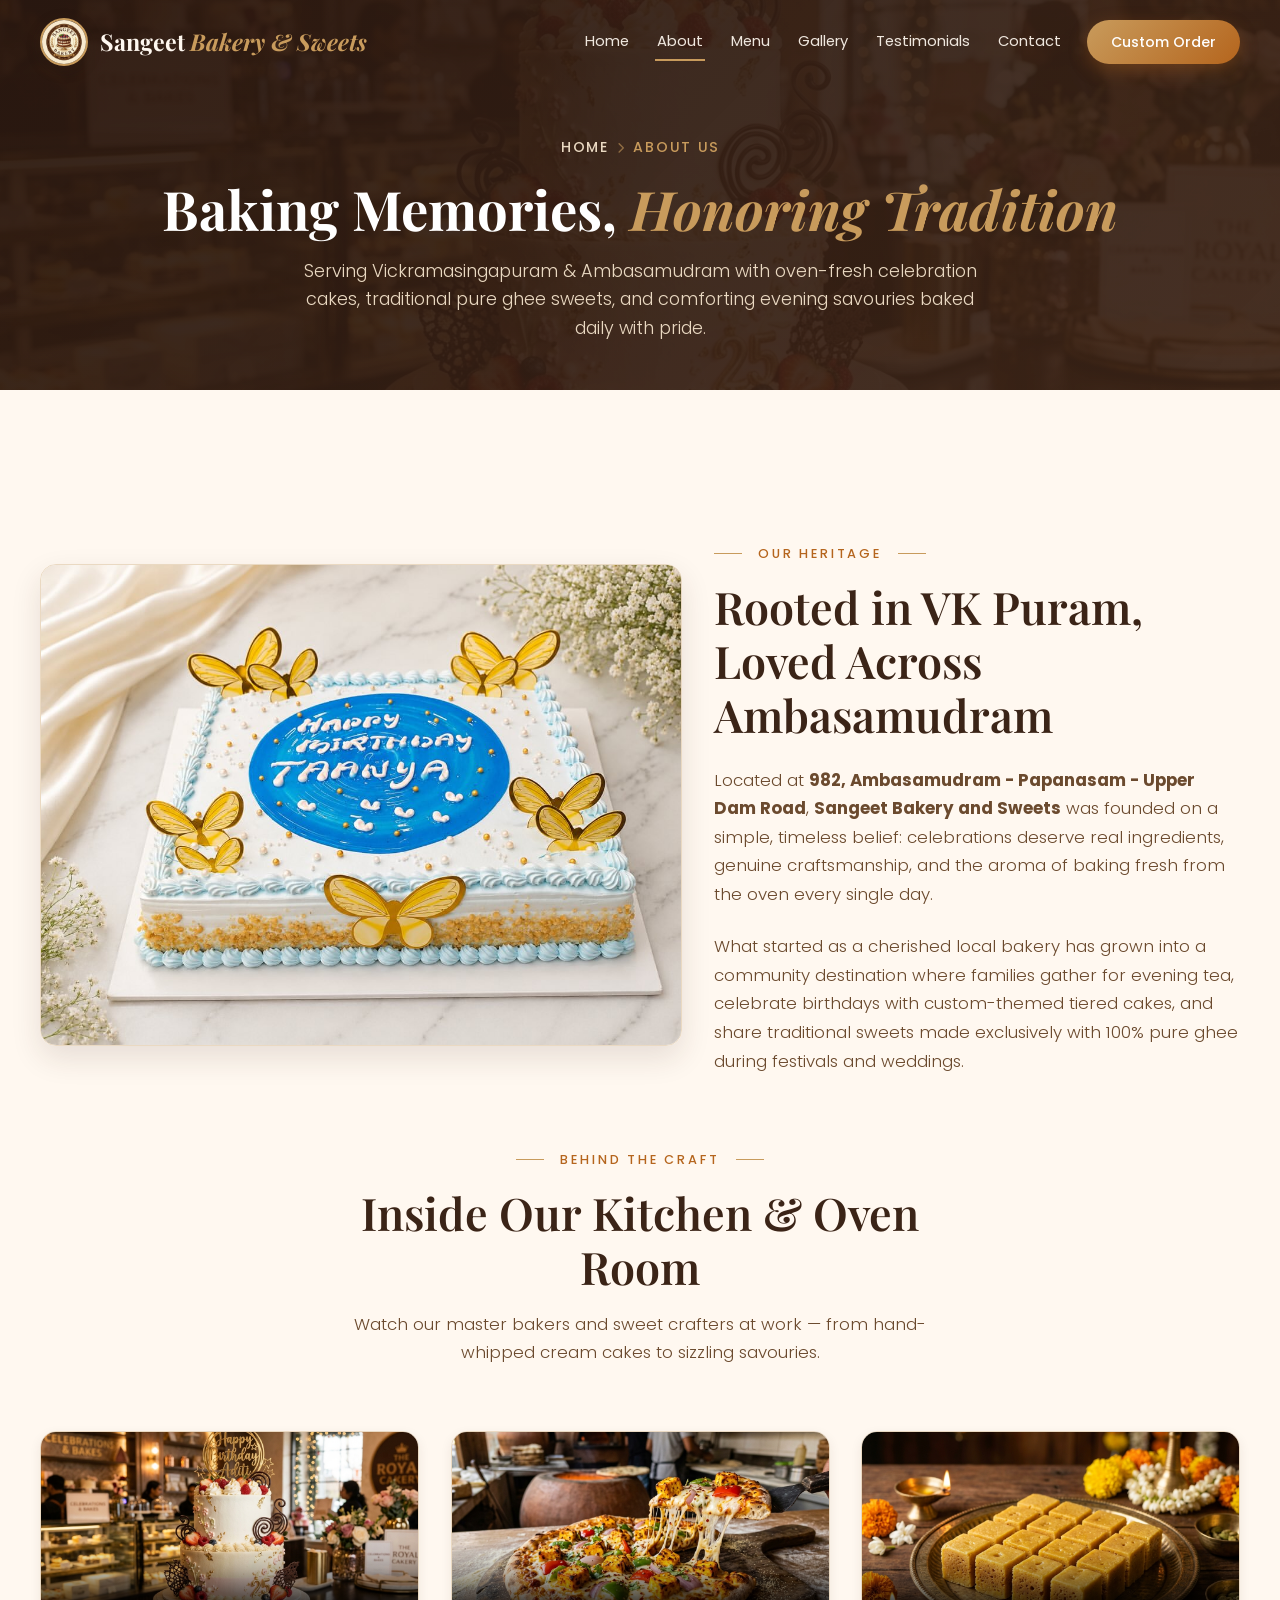
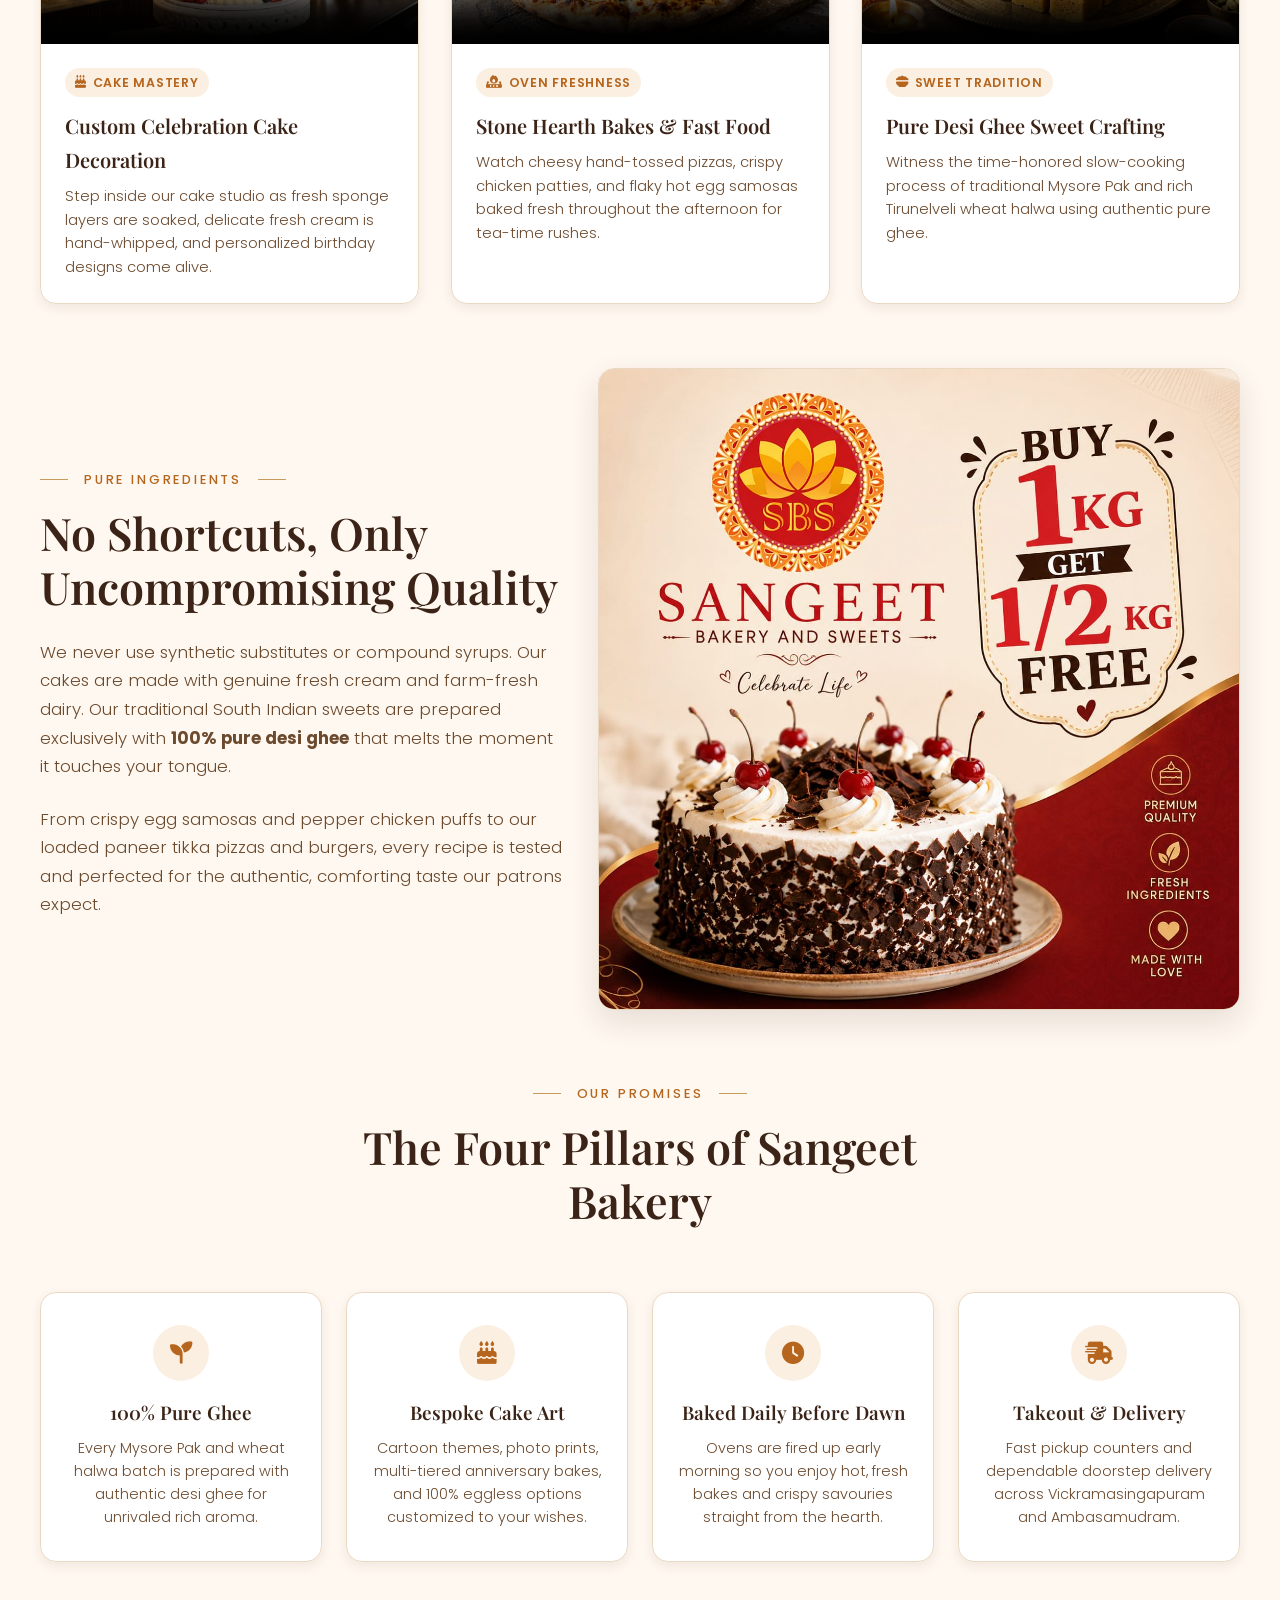
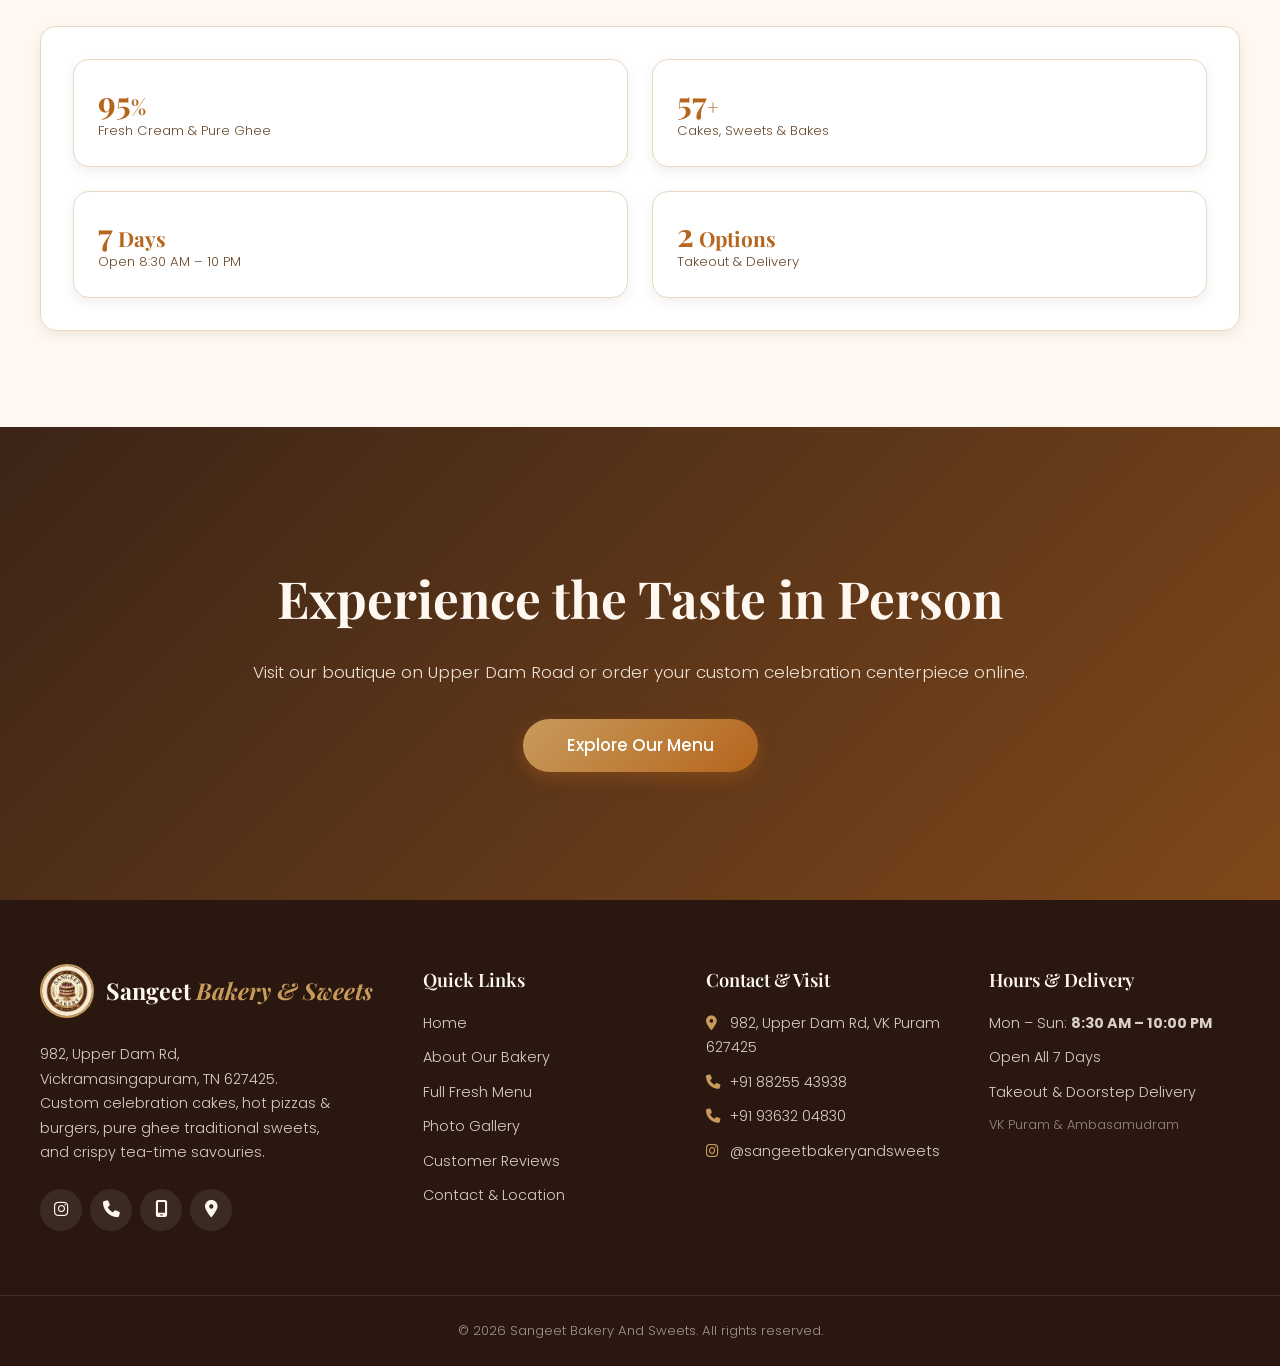
==== about.html @ e5eb2335 "first commit" ====
<!DOCTYPE html>
<html lang="en">

<head>
    <meta charset="UTF-8">
    <meta name="viewport" content="width=device-width, initial-scale=1.0">
    <meta name="description"
        content="Discover the story, craftsmanship, and pure ingredients behind Sangeet Bakery and Sweets in Vickramasingapuram (VK Puram) & Ambasamudram. Watch behind-the-scenes bakery videos and explore our heritage.">
    <title>About Us | Our Story, Craft & Heritage | Sangeet Bakery and Sweets</title>

    <!-- Favicon -->
    <link rel="icon" type="image/svg+xml" href="assets/favicon.svg">
    <link rel="alternate icon" type="image/jpeg" href="assets/cake-logo.jpg">
    <link rel="apple-touch-icon" href="assets/cake-logo.jpg">

    <!-- Fonts & icons -->
    <link rel="preconnect" href="https://fonts.googleapis.com">
    <link rel="preconnect" href="https://fonts.gstatic.com" crossorigin>
    <link
        href="https://fonts.googleapis.com/css2?family=Playfair+Display:ital,wght@0,500;0,600;0,700;1,500&family=Poppins:wght@300;400;500;600&display=swap"
        rel="stylesheet">
    <link rel="stylesheet" href="https://cdnjs.cloudflare.com/ajax/libs/font-awesome/6.5.2/css/all.min.css">

    <link rel="stylesheet" href="style.css">
</head>

<body>

    <!-- Preloader -->
    <div class="preloader" id="preloader" aria-hidden="true">
        <div class="preloader__inner">
            <img src="assets/cake-logo.jpg" alt="Sangeet Bakery Logo" class="preloader__logo-img">
            <span class="preloader__text">Sangeet Bakery And Sweets</span>
        </div>
    </div>

    <!-- 1. Navbar -->
    <header class="navbar" id="navbar">
        <div class="container navbar__container">
            <a href="index.html" class="navbar__logo" aria-label="Sangeet Bakery And Sweets — home">
                <img src="assets/cake-logo.jpg" alt="Sangeet Bakery and Sweets Logo" class="navbar__logo-img">
                <span class="navbar__logo-text">Sangeet <em>Bakery &amp; Sweets</em></span>
            </a>

            <nav class="navbar__nav" id="nav-menu" aria-label="Primary navigation">
                <ul class="navbar__list">
                    <li class="navbar__item"><a href="index.html" class="navbar__link">Home</a></li>
                    <li class="navbar__item"><a href="about.html" class="navbar__link is-active">About</a></li>
                    <li class="navbar__item"><a href="menu.html" class="navbar__link">Menu</a></li>
                    <li class="navbar__item"><a href="gallery.html" class="navbar__link">Gallery</a></li>
                    <li class="navbar__item"><a href="testimonials.html" class="navbar__link">Testimonials</a></li>
                    <li class="navbar__item"><a href="contact.html" class="navbar__link">Contact</a></li>
                </ul>
                <a href="#reserve" class="btn btn--small navbar__cta" data-open-reservation>Custom Order</a>
            </nav>

            <button class="navbar__toggle" id="nav-toggle" aria-label="Open navigation menu" aria-expanded="false"
                aria-controls="nav-menu">
                <span class="navbar__toggle-bar"></span>
                <span class="navbar__toggle-bar"></span>
                <span class="navbar__toggle-bar"></span>
            </button>
        </div>
    </header>

    <main>
        <!-- Page Hero Banner -->
        <section class="page-hero">
            <div class="container">
                <div class="page-hero__breadcrumbs reveal reveal--fade-up">
                    <a href="index.html">Home</a>
                    <span class="separator"><i class="fa-solid fa-chevron-right" style="font-size: 0.7rem;"></i></span>
                    <span>About Us</span>
                </div>
                <h1 class="page-hero__title reveal reveal--fade-up" style="--reveal-delay:.1s">
                    Baking Memories, <em>Honoring Tradition</em>
                </h1>
                <p class="page-hero__lead reveal reveal--fade-up" style="--reveal-delay:.2s">
                    Serving Vickramasingapuram &amp; Ambasamudram with oven-fresh celebration cakes, traditional pure ghee sweets, and comforting evening savouries baked daily with pride.
                </p>
            </div>
        </section>

        <!-- Our Story / Heritage Section -->
        <section class="section about-heritage">
            <div class="container">
                <div class="story-grid">
                    <div class="story-grid__media reveal reveal--slide-left">
                        <img src="assets/about/about-image-1.jpeg"
                            alt="Master artisans decorating fresh celebration cakes at Sangeet Bakery"
                            class="story-grid__img" loading="lazy">
                    </div>
                    <div class="story-grid__content reveal reveal--slide-right">
                        <p class="section-tag">Our Heritage</p>
                        <h2 class="section-title">Rooted in VK Puram, Loved Across Ambasamudram</h2>
                        <p class="about__text">
                            Located at <strong>982, Ambasamudram - Papanasam - Upper Dam Road</strong>, <strong>Sangeet Bakery and Sweets</strong> was founded on a simple, timeless belief: celebrations deserve real ingredients, genuine craftsmanship, and the aroma of baking fresh from the oven every single day.
                        </p>
                        <p class="about__text">
                            What started as a cherished local bakery has grown into a community destination where families gather for evening tea, celebrate birthdays with custom-themed tiered cakes, and share traditional sweets made exclusively with 100% pure ghee during festivals and weddings.
                        </p>
                    </div>
                </div>

                <!-- Behind the Scenes Video Showcase -->
                <div class="video-showcase-section" style="margin-top: var(--space-8);">
                    <header class="section__header reveal reveal--fade-up">
                        <p class="section-tag">Behind The Craft</p>
                        <h2 class="section-title">Inside Our Kitchen &amp; Oven Room</h2>
                        <p class="section-lead">Watch our master bakers and sweet crafters at work — from hand-whipped cream cakes to sizzling savouries.</p>
                    </header>

                    <div class="video-grid">
                        <!-- Video Card 1 -->
                        <article class="video-card reveal reveal--fade-up" style="--reveal-delay:.1s">
                            <div class="video-card__player-wrapper">
                                <video class="video-card__player" controls playsinline preload="metadata"
                                    poster="assets/cakes/custom-birthday-cake.jpg">
                                    <source src="assets/about/about-video-1.mp4" type="video/mp4">
                                    Your browser does not support HTML5 video.
                                </video>
                            </div>
                            <div class="video-card__body">
                                <span class="video-card__badge"><i class="fa-solid fa-cake-candles"></i> Cake Mastery</span>
                                <h3 class="video-card__title">Custom Celebration Cake Decoration</h3>
                                <p class="video-card__desc">Step inside our cake studio as fresh sponge layers are soaked, delicate fresh cream is hand-whipped, and personalized birthday designs come alive.</p>
                            </div>
                        </article>

                        <!-- Video Card 2 -->
                        <article class="video-card reveal reveal--fade-up" style="--reveal-delay:.2s">
                            <div class="video-card__player-wrapper">
                                <video class="video-card__player" controls playsinline preload="metadata"
                                    poster="assets/fastfood/paneer-tikka-pizza.jpg">
                                    <source src="assets/about/about-video-2.mp4" type="video/mp4">
                                    Your browser does not support HTML5 video.
                                </video>
                            </div>
                            <div class="video-card__body">
                                <span class="video-card__badge"><i class="fa-solid fa-fire-burner"></i> Oven Freshness</span>
                                <h3 class="video-card__title">Stone Hearth Bakes &amp; Fast Food</h3>
                                <p class="video-card__desc">Watch cheesy hand-tossed pizzas, crispy chicken patties, and flaky hot egg samosas baked fresh throughout the afternoon for tea-time rushes.</p>
                            </div>
                        </article>

                        <!-- Video Card 3 -->
                        <article class="video-card reveal reveal--fade-up" style="--reveal-delay:.3s">
                            <div class="video-card__player-wrapper">
                                <video class="video-card__player" controls playsinline preload="metadata"
                                    poster="assets/sweets/pure-ghee-mysore-pak.jpg">
                                    <source src="assets/about/about-video-3.mp4" type="video/mp4">
                                    Your browser does not support HTML5 video.
                                </video>
                            </div>
                            <div class="video-card__body">
                                <span class="video-card__badge"><i class="fa-solid fa-bowl-food"></i> Sweet Tradition</span>
                                <h3 class="video-card__title">Pure Desi Ghee Sweet Crafting</h3>
                                <p class="video-card__desc">Witness the time-honored slow-cooking process of traditional Mysore Pak and rich Tirunelveli wheat halwa using authentic pure ghee.</p>
                            </div>
                        </article>
                    </div>
                </div>

                <!-- Story Grid 2: Pure Ingredients -->
                <div class="story-grid story-grid--reverse" style="margin-top: var(--space-8);">
                    <div class="story-grid__media reveal reveal--slide-right">
                        <img src="assets/about/about-image-2.jpg"
                            alt="Authentic traditional sweet making and pure ghee preparation"
                            class="story-grid__img" loading="lazy">
                    </div>
                    <div class="story-grid__content reveal reveal--slide-left">
                        <p class="section-tag">Pure Ingredients</p>
                        <h2 class="section-title">No Shortcuts, Only Uncompromising Quality</h2>
                        <p class="about__text">
                            We never use synthetic substitutes or compound syrups. Our cakes are made with genuine fresh cream and farm-fresh dairy. Our traditional South Indian sweets are prepared exclusively with <strong>100% pure desi ghee</strong> that melts the moment it touches your tongue.
                        </p>
                        <p class="about__text">
                            From crispy egg samosas and pepper chicken puffs to our loaded paneer tikka pizzas and burgers, every recipe is tested and perfected for the authentic, comforting taste our patrons expect.
                        </p>
                    </div>
                </div>

                <!-- 4 Quality Pillars -->
                <div style="margin-top: var(--space-8);">
                    <header class="section__header reveal reveal--fade-up">
                        <p class="section-tag">Our Promises</p>
                        <h2 class="section-title">The Four Pillars of Sangeet Bakery</h2>
                    </header>

                    <div class="pillars-grid">
                        <article class="pillar-card reveal reveal--fade-up" style="--reveal-delay:.1s">
                            <div class="pillar-card__icon"><i class="fa-solid fa-seedling"></i></div>
                            <h3 class="pillar-card__title">100% Pure Ghee</h3>
                            <p class="pillar-card__text">Every Mysore Pak and wheat halwa batch is prepared with authentic desi ghee for unrivaled rich aroma.</p>
                        </article>

                        <article class="pillar-card reveal reveal--fade-up" style="--reveal-delay:.2s">
                            <div class="pillar-card__icon"><i class="fa-solid fa-cake-candles"></i></div>
                            <h3 class="pillar-card__title">Bespoke Cake Art</h3>
                            <p class="pillar-card__text">Cartoon themes, photo prints, multi-tiered anniversary bakes, and 100% eggless options customized to your wishes.</p>
                        </article>

                        <article class="pillar-card reveal reveal--fade-up" style="--reveal-delay:.3s">
                            <div class="pillar-card__icon"><i class="fa-solid fa-clock"></i></div>
                            <h3 class="pillar-card__title">Baked Daily Before Dawn</h3>
                            <p class="pillar-card__text">Ovens are fired up early morning so you enjoy hot, fresh bakes and crispy savouries straight from the hearth.</p>
                        </article>

                        <article class="pillar-card reveal reveal--fade-up" style="--reveal-delay:.4s">
                            <div class="pillar-card__icon"><i class="fa-solid fa-truck-fast"></i></div>
                            <h3 class="pillar-card__title">Takeout &amp; Delivery</h3>
                            <p class="pillar-card__text">Fast pickup counters and dependable doorstep delivery across Vickramasingapuram and Ambasamudram.</p>
                        </article>
                    </div>
                </div>

                <!-- Animated Stats Counter Section -->
                <div class="about__stats-wrap" style="margin-top: var(--space-8); padding: var(--space-4); background: var(--color-white); border-radius: var(--radius-md); border: 1px solid var(--color-line); box-shadow: var(--shadow-sm);">
                    <ul class="about__stats" style="margin: 0;">
                        <li class="stat">
                            <p class="stat__value"><span class="stat__number" data-count="100">0</span><span
                                    class="stat__suffix">%</span></p>
                            <p class="stat__label">Fresh Cream &amp; Pure Ghee</p>
                        </li>
                        <li class="stat">
                            <p class="stat__value"><span class="stat__number" data-count="60">0</span><span
                                    class="stat__suffix">+</span></p>
                            <p class="stat__label">Cakes, Sweets &amp; Bakes</p>
                        </li>
                        <li class="stat">
                            <p class="stat__value"><span class="stat__number" data-count="7">0</span><span
                                    class="stat__suffix"> Days</span></p>
                            <p class="stat__label">Open 8:30 AM – 10 PM</p>
                        </li>
                        <li class="stat">
                            <p class="stat__value"><span class="stat__number" data-count="2">0</span><span
                                    class="stat__suffix"> Options</span></p>
                            <p class="stat__label">Takeout &amp; Delivery</p>
                        </li>
                    </ul>
                </div>
            </div>
        </section>

        <!-- CTA Banner -->
        <section class="cta" id="reserve">
            <div class="cta__overlay" aria-hidden="true"></div>
            <div class="container cta__content reveal reveal--scale">
                <h2 class="cta__title">Experience the Taste in Person</h2>
                <p class="cta__text">Visit our boutique on Upper Dam Road or order your custom celebration centerpiece online.</p>
                <div style="display: flex; gap: var(--space-2); justify-content: center; flex-wrap: wrap;">
                    <a href="menu.html" class="btn btn--large">Explore Our Menu</a>
                </div>
            </div>
        </section>
    </main>

    <!-- Footer -->
    <footer class="footer">
        <div class="container footer__grid">
            <div class="footer__brand">
                <a href="index.html" class="navbar__logo navbar__logo--footer"
                    aria-label="Sangeet Bakery And Sweets — back to home">
                    <img src="assets/cake-logo.jpg" alt="Sangeet Bakery and Sweets Logo" class="navbar__logo-img navbar__logo-img--footer">
                    <span class="navbar__logo-text">Sangeet <em>Bakery &amp; Sweets</em></span>
                </a>
                <p class="footer__tagline">982, Upper Dam Rd, Vickramasingapuram, TN 627425. Custom celebration cakes, hot pizzas &amp; burgers, pure ghee traditional sweets, and crispy tea-time savouries.</p>
                <div class="footer__social">
                    <a href="https://www.instagram.com/sangeetbakeryandsweets/" target="_blank" rel="noopener" aria-label="Sangeet Bakery And Sweets on Instagram"><i class="fa-brands fa-instagram"
                            aria-hidden="true"></i></a>
                    <a href="tel:+918825543938" aria-label="Call +91 88255 43938"><i class="fa-solid fa-phone"
                            aria-hidden="true"></i></a>
                    <a href="tel:+919363204830" aria-label="Call +91 93632 04830"><i class="fa-solid fa-mobile-screen"
                            aria-hidden="true"></i></a>
                    <a href="https://www.google.com/maps/search/?api=1&query=982+Ambasamudram+Papanasam+Upper+Dam+Rd+Vickramasingapuram+Tamil+Nadu+627425" target="_blank" rel="noopener" aria-label="Sangeet Bakery on Google Maps"><i class="fa-solid fa-location-dot"
                            aria-hidden="true"></i></a>
                </div>
            </div>

            <nav class="footer__col" aria-label="Footer quick links">
                <h3 class="footer__heading">Quick Links</h3>
                <ul class="footer__list">
                    <li><a href="index.html">Home</a></li>
                    <li><a href="about.html">About Our Bakery</a></li>
                    <li><a href="menu.html">Full Fresh Menu</a></li>
                    <li><a href="gallery.html">Photo Gallery</a></li>
                    <li><a href="testimonials.html">Customer Reviews</a></li>
                    <li><a href="contact.html">Contact &amp; Location</a></li>
                </ul>
            </nav>

            <div class="footer__col">
                <h3 class="footer__heading">Contact &amp; Visit</h3>
                <ul class="footer__list">
                    <li><i class="fa-solid fa-location-dot" aria-hidden="true"></i> 982, Upper Dam Rd, VK Puram 627425</li>
                    <li><i class="fa-solid fa-phone" aria-hidden="true"></i> <a href="tel:+918825543938">+91 88255 43938</a></li>
                    <li><i class="fa-solid fa-phone" aria-hidden="true"></i> <a href="tel:+919363204830">+91 93632 04830</a></li>
                    <li><i class="fa-brands fa-instagram" aria-hidden="true"></i> <a href="https://www.instagram.com/sangeetbakeryandsweets/" target="_blank" rel="noopener">@sangeetbakeryandsweets</a></li>
                </ul>
            </div>

            <div class="footer__col">
                <h3 class="footer__heading">Hours &amp; Delivery</h3>
                <ul class="footer__list">
                    <li>Mon – Sun: <strong>8:30 AM – 10:00 PM</strong></li>
                    <li>Open All 7 Days</li>
                    <li>Takeout &amp; Doorstep Delivery</li>
                    <li class="footer__holiday">VK Puram &amp; Ambasamudram</li>
                </ul>
            </div>
        </div>

        <div class="footer__bottom">
            <p>&copy; <span id="footer-year">2026</span> Sangeet Bakery And Sweets. All rights reserved.</p>
        </div>
    </footer>

    <!-- Back to top -->
    <button class="back-to-top" id="back-to-top" aria-label="Back to top">
        <i class="fa-solid fa-chevron-up" aria-hidden="true"></i>
    </button>

    <!-- Reservation / Order modal -->
    <div class="modal modal--form" id="reservation-modal" role="dialog" aria-modal="true"
        aria-labelledby="reservation-title" hidden>
        <div class="modal__backdrop" data-close-modal></div>
        <div class="modal__card modal__card--form" role="document">
            <button class="modal__close" data-close-modal aria-label="Close reservation form"><i
                    class="fa-solid fa-xmark" aria-hidden="true"></i></button>
            <div class="modal__body modal__body--form">
                <p class="section-tag">Inquiry &amp; Order</p>
                <h3 class="modal__name" id="reservation-title">Custom Cake &amp; Order Inquiry</h3>
                <p class="modal__desc">Planning a birthday celebration or party order? Send your details or call +91 88255 43938 directly.</p>

                <form id="reservation-form" class="form" novalidate>
                    <div class="form__row">
                        <div class="form__field">
                            <label for="res-name">Full name *</label>
                            <input type="text" id="res-name" name="name" autocomplete="name" placeholder="Your full name" required>
                            <span class="form__error" id="res-name-error"></span>
                        </div>
                        <div class="form__field">
                            <label for="res-phone">Phone number *</label>
                            <input type="tel" id="res-phone" name="phone" autocomplete="tel" placeholder="e.g., +91 88255 43938" maxlength="18" required>
                            <span class="form__error" id="res-phone-error"></span>
                        </div>
                    </div>

                    <div class="form__row">
                        <div class="form__field">
                            <label for="res-email">Email address *</label>
                            <input type="email" id="res-email" name="email" autocomplete="email" placeholder="you@example.com" required>
                            <span class="form__error" id="res-email-error"></span>
                        </div>
                        <div class="form__field">
                            <label for="res-service">Order Service</label>
                            <select id="res-service" name="service">
                                <option value="takeout">Takeout / Store Pickup</option>
                                <option value="delivery">Doorstep Delivery (VK Puram / Ambasamudram)</option>
                            </select>
                            <span class="form__error" id="res-service-error"></span>
                        </div>
                    </div>

                    <div class="form__row">
                        <div class="form__field">
                            <label for="res-item">Item / Cake to Order *</label>
                            <select id="res-item" name="item" required>
                                <option value="" disabled selected>-- Select an item or cake --</option>
                                <optgroup label="Cakes &amp; Treats">
                                    <option value="Custom Birthday Theme Cake">Custom Birthday Theme Cake</option>
                                    <option value="Classic Black Forest Cake">Classic Black Forest Cake</option>
                                    <option value="Red Velvet Celebration Pastry">Red Velvet Celebration Pastry / Cake</option>
                                    <option value="Butterscotch Crunch Cake">Butterscotch Crunch Cake</option>
                                    <option value="Photo / Cartoon Theme Cake">Photo / Cartoon Theme Cake</option>
                                    <option value="Multi-Tier Anniversary Cake">Multi-Tier Anniversary Cake</option>
                                </optgroup>
                                <optgroup label="Fast Food">
                                    <option value="Cheesy Paneer Tikka Pizza">Cheesy Paneer Tikka Pizza</option>
                                    <option value="Crispy Veg Loaded Burger">Crispy Veg Loaded Burger</option>
                                    <option value="Crispy Chicken Burger">Crispy Chicken Burger</option>
                                    <option value="Grilled Cheese Club Sandwich">Grilled Cheese Club Sandwich</option>
                                </optgroup>
                                <optgroup label="Snacks &amp; Savouries">
                                    <option value="Crispy Egg Samosas (Party Pack)">Crispy Egg Samosas (Party Pack)</option>
                                    <option value="Hot Chicken Pepper Puffs">Hot Chicken Pepper Puffs</option>
                                    <option value="Crispy Vegetable Puffs">Crispy Vegetable Puffs</option>
                                    <option value="Assorted Tea-Time Savouries">Assorted Tea-Time Savouries</option>
                                </optgroup>
                                <optgroup label="Traditional Sweets">
                                    <option value="Pure Ghee Mysore Pak">Pure Ghee Mysore Pak</option>
                                    <option value="Tirunelveli Wheat Halwa">Tirunelveli Wheat Halwa</option>
                                    <option value="Cashew Kaju Katli">Cashew Kaju Katli</option>
                                    <option value="Assorted Traditional Sweets Box">Assorted Traditional Sweets Box</option>
                                </optgroup>
                                <optgroup label="Beverages">
                                    <option value="KitKat Thick Milkshake">KitKat Thick Milkshake</option>
                                    <option value="South Indian Filter Coffee">South Indian Filter Coffee</option>
                                </optgroup>
                                <option value="Other Custom Order">Other / Custom Order (Specify in Notes)</option>
                            </select>
                            <span class="form__error" id="res-item-error"></span>
                        </div>
                        <div class="form__field">
                            <label for="res-guests">Quantity / Weight *</label>
                            <input type="text" id="res-guests" name="guests" placeholder="e.g., 1 kg / 20 pcs / 2 boxes" value="1 kg" required>
                            <span class="form__error" id="res-guests-error"></span>
                        </div>
                    </div>

                    <div class="form__row">
                        <div class="form__field">
                            <label for="res-date">Required Date *</label>
                            <input type="date" id="res-date" name="date" required>
                            <span class="form__error" id="res-date-error"></span>
                        </div>
                        <div class="form__field">
                            <label for="res-time">Required Time *</label>
                            <input type="time" id="res-time" name="time" min="08:30" max="22:00" required>
                            <span class="form__error" id="res-time-error"></span>
                        </div>
                    </div>

                    <div class="form__field">
                        <label for="res-notes">Cake Message / Special Instructions (Optional)</label>
                        <textarea id="res-notes" name="notes" rows="2" placeholder="e.g., Name on cake: 'Happy Birthday Arun', eggless, chocolate flavor, theme photo, or delivery address"></textarea>
                        <span class="form__error" id="res-notes-error"></span>
                    </div>

                    <button type="submit" class="btn btn--full btn--whatsapp">
                        <i class="fa-brands fa-whatsapp" aria-hidden="true"></i>
                        <span>Submit Inquiry / Order via WhatsApp</span>
                    </button>
                    <p class="form__whatsapp-note">
                        <i class="fa-brands fa-whatsapp" style="color: #25D366;"></i>
                        Orders are received directly on WhatsApp. Quick confirmation!
                    </p>
                </form>
            </div>
        </div>
    </div>

    <!-- Toast region -->
    <div class="toast-region" id="toast-region" aria-live="polite" aria-atomic="false"></div>

    <script src="script.js"></script>
</body>

</html>
---- style.css ----
/* ==========================================================================
   Sangeet Bakery And Sweets — style.css
   BEM naming · CSS custom properties · mobile-first · transform/opacity only
   ========================================================================== */

/* ---------- 1. Design tokens ---------- */
:root {
    /* Palette */
    --color-cream: #FFF8F0;
    /* page background */
    --color-cream-alt: #FBEFE2;
    /* alternating section background */
    --color-dark: #3B2417;
    /* text / dark chocolate */
    --color-caramel: #C89B5C;
    /* primary accent */
    --color-terracotta: #B5651D;
    /* secondary accent */
    --color-soft: #6B4A2E;
    /* muted text */
    --color-line: #EAD9C2;
    /* borders */
    --color-white: #FFFFFF;
    --color-footer: #2A1810;
    /* footer background */
    --color-error: #B3402A;

    /* Typography */
    --font-head: 'Playfair Display', Georgia, serif;
    --font-body: 'Poppins', 'Segoe UI', sans-serif;

    /* Spacing scale (8px multiples) */
    --space-1: 8px;
    --space-2: 16px;
    --space-3: 24px;
    --space-4: 32px;
    --space-6: 48px;
    --space-8: 64px;
    --space-12: 96px;

    /* Radius / shadow / motion */
    --radius-xs: 6px;
    --radius-sm: 12px;
    --radius-md: 16px;
    --radius-pill: 999px;
    --radius-full: 999px;
    --shadow-sm: 0 4px 12px rgba(59, 36, 23, .08);
    --shadow-md: 0 12px 30px rgba(59, 36, 23, .12);
    --shadow-lg: 0 20px 50px rgba(59, 36, 23, .18);
    --transition: .3s ease;
    --transition-slow: .6s cubic-bezier(.22, .61, .36, 1);

    --navbar-h: 84px;
    --container: 1200px;
}

/* ---------- 2. Reset & base ---------- */
*,
*::before,
*::after {
    box-sizing: border-box;
    margin: 0;
    padding: 0;
}

html {
    scroll-behavior: smooth;
    scroll-padding-top: calc(var(--navbar-h) - 16px);
}

body {
    font-family: var(--font-body);
    font-weight: 300;
    font-size: clamp(.95rem, .9rem + .2vw, 1.05rem);
    line-height: 1.7;
    color: var(--color-dark);
    background: var(--color-cream);
    -webkit-font-smoothing: antialiased;
}

body.no-scroll {
    overflow: hidden;
}

img {
    display: block;
    max-width: 100%;
}

a {
    color: inherit;
    text-decoration: none;
}

ul {
    list-style: none;
}

button {
    font: inherit;
    color: inherit;
    background: none;
    border: none;
    cursor: pointer;
}

[hidden] {
    display: none !important;
}

:focus-visible {
    outline: 3px solid var(--color-terracotta);
    outline-offset: 3px;
    border-radius: 4px;
}

.visually-hidden {
    position: absolute;
    width: 1px;
    height: 1px;
    clip: rect(0 0 0 0);
    clip-path: inset(50%);
    overflow: hidden;
    white-space: nowrap;
}

.container {
    width: min(100% - 2 * var(--space-3), var(--container));
    margin-inline: auto;
}

/* ---------- 3. Typography helpers ---------- */
.section {
    padding-block: var(--space-12);
}

.section--alt {
    background: var(--color-cream-alt);
}

.section__header {
    max-width: 640px;
    margin: 0 auto var(--space-8);
    text-align: center;
}

.section-tag {
    display: inline-flex;
    align-items: center;
    gap: var(--space-2);
    font-size: .8rem;
    font-weight: 500;
    letter-spacing: .22em;
    text-transform: uppercase;
    color: var(--color-terracotta);
    margin-bottom: var(--space-2);
}

.section-tag::before,
.section-tag::after {
    content: "";
    width: 28px;
    height: 1px;
    background: var(--color-caramel);
}

.section-title {
    font-family: var(--font-head);
    font-size: clamp(1.9rem, 1.4rem + 2vw, 2.8rem);
    font-weight: 600;
    line-height: 1.2;
    color: var(--color-dark);
}

.section-lead {
    color: var(--color-soft);
    margin-top: var(--space-2);
}

/* ---------- 4. Buttons (pill, gradient, hover lift) ---------- */
.btn {
    display: inline-flex;
    align-items: center;
    justify-content: center;
    gap: var(--space-1);
    min-height: 44px;
    /* touch target */
    padding: 14px 34px;
    border-radius: var(--radius-pill);
    font-weight: 500;
    font-size: .95rem;
    line-height: 1;
    color: var(--color-white);
    background: linear-gradient(135deg, var(--color-caramel), var(--color-terracotta));
    box-shadow: 0 6px 18px rgba(181, 101, 29, .35);
    transition: transform var(--transition), box-shadow var(--transition);
    will-change: transform;
}

.btn:hover {
    transform: translateY(-3px) scale(1.02);
    box-shadow: 0 12px 28px rgba(181, 101, 29, .45);
}

.btn:active {
    transform: translateY(0) scale(.97);
}

.btn--ghost {
    background: transparent;
    border: 2px solid rgba(255, 248, 240, .85);
    color: var(--color-cream);
    box-shadow: none;
}

.btn--ghost:hover {
    background: rgba(255, 248, 240, .12);
    box-shadow: 0 12px 28px rgba(0, 0, 0, .25);
}

.btn--outline-dark {
    background: transparent;
    border: 2px solid var(--color-terracotta);
    color: var(--color-terracotta);
    box-shadow: none;
}

.btn--outline-dark:hover {
    background: var(--color-terracotta);
    color: var(--color-white);
}

.btn--small {
    padding: 11px 24px;
    min-height: 44px;
    font-size: .88rem;
}

.btn--large {
    padding: 18px 44px;
    font-size: 1.05rem;
}

.btn--full {
    width: 100%;
}

.btn--whatsapp {
    background: linear-gradient(135deg, #25D366, #128C7E);
    color: var(--color-white);
    box-shadow: 0 6px 18px rgba(37, 211, 102, .32);
    font-weight: 600;
}

.btn--whatsapp:hover {
    box-shadow: 0 10px 24px rgba(37, 211, 102, .45);
}

/* ---------- 5. Scroll-reveal system (transform/opacity only) ---------- */
.reveal {
    opacity: 0;
    transition: opacity var(--transition-slow), transform var(--transition-slow);
    transition-delay: var(--reveal-delay, 0s);
    will-change: opacity, transform;
}

.reveal--fade-up {
    transform: translateY(40px);
}

.reveal--fade-in {
    transform: none;
}

.reveal--slide-left {
    transform: translateX(-50px);
}

.reveal--slide-right {
    transform: translateX(50px);
}

.reveal--scale {
    transform: scale(.92);
}

.reveal.is-visible {
    opacity: 1;
    transform: none;
}

/* ---------- 6. Preloader ---------- */
.preloader {
    position: fixed;
    inset: 0;
    z-index: 1000;
    display: grid;
    place-items: center;
    background: var(--color-cream);
    transition: opacity .6s ease, visibility .6s ease;
}

.preloader.is-done {
    opacity: 0;
    visibility: hidden;
    pointer-events: none;
}

.preloader__inner {
    display: grid;
    place-items: center;
    gap: var(--space-2);
}

.preloader__icon {
    font-size: 3rem;
    color: var(--color-caramel);
    animation: preloader-bounce 1.1s ease-in-out infinite;
}

.preloader__logo-img {
    width: 80px;
    height: 80px;
    border-radius: 50%;
    object-fit: cover;
    border: 3px solid var(--color-caramel);
    box-shadow: 0 8px 24px rgba(181, 101, 29, .35);
    animation: preloader-bounce 1.1s ease-in-out infinite;
}

.preloader__text {
    font-family: var(--font-head);
    font-size: 1.4rem;
    font-weight: 600;
    letter-spacing: .06em;
    color: var(--color-dark);
}

@keyframes preloader-bounce {

    0%,
    100% {
        transform: translateY(0) rotate(-4deg);
    }

    50% {
        transform: translateY(-10px) rotate(4deg);
    }
}

/* ---------- 7. Navbar ---------- */
.navbar {
    position: fixed;
    top: 0;
    left: 0;
    right: 0;
    z-index: 100;
    background: transparent;
    transition: background var(--transition), box-shadow var(--transition), padding var(--transition);
}

.navbar__container {
    display: flex;
    align-items: center;
    justify-content: space-between;
    gap: var(--space-3);
    min-height: var(--navbar-h);
    transition: min-height var(--transition);
}

.navbar.is-scrolled {
    background: rgba(255, 248, 240, .96);
    backdrop-filter: blur(10px);
    box-shadow: var(--shadow-md);
}

.navbar.is-scrolled .navbar__container {
    min-height: 64px;
}

.navbar.is-scrolled .navbar__link,
.navbar.is-scrolled .navbar__logo-text {
    color: var(--color-dark);
}

.navbar__logo {
    display: inline-flex;
    align-items: center;
    gap: 12px;
    z-index: 102;
    /* above mobile menu */
}

.navbar__logo-img {
    width: 48px;
    height: 48px;
    border-radius: 50%;
    object-fit: cover;
    border: 2px solid var(--color-caramel);
    box-shadow: 0 4px 14px rgba(59, 36, 23, .28);
    transition: transform var(--transition), box-shadow var(--transition);
    background: var(--color-cream);
}

.navbar__logo:hover .navbar__logo-img {
    transform: scale(1.08) rotate(4deg);
    box-shadow: 0 6px 20px rgba(181, 101, 29, .45);
}

.navbar__logo-img--footer {
    width: 54px;
    height: 54px;
    border-color: var(--color-caramel);
}

.navbar__logo-icon {
    width: 42px;
    height: 42px;
    display: grid;
    place-items: center;
    border-radius: 50%;
    background: linear-gradient(135deg, var(--color-caramel), var(--color-terracotta));
    color: var(--color-white);
    font-size: 1.1rem;
    box-shadow: var(--shadow-sm);
}

.navbar__logo-text {
    font-family: var(--font-head);
    font-size: 1.45rem;
    font-weight: 700;
    color: var(--color-cream);
    transition: color var(--transition);
}

.navbar__logo-text em {
    font-style: italic;
    color: var(--color-caramel);
}

.navbar__nav {
    display: flex;
    align-items: center;
    gap: var(--space-3);
}

.navbar__list {
    display: flex;
    align-items: center;
    gap: var(--space-3);
}

.navbar__link {
    position: relative;
    display: inline-block;
    padding: 8px 2px;
    font-size: .92rem;
    font-weight: 400;
    color: rgba(255, 248, 240, .92);
    transition: color var(--transition);
}

.navbar__link::after {
    /* animated underline */
    content: "";
    position: absolute;
    left: 0;
    bottom: 2px;
    width: 100%;
    height: 2px;
    background: var(--color-caramel);
    transform: scaleX(0);
    transform-origin: left;
    transition: transform var(--transition);
}

.navbar__link:hover::after,
.navbar__link.is-active::after {
    transform: scaleX(1);
}

.navbar__link:hover {
    color: var(--color-caramel);
}

/* Hamburger */
.navbar__toggle {
    display: none;
    flex-direction: column;
    justify-content: center;
    gap: 6px;
    width: 44px;
    height: 44px;
    /* touch target */
    padding: 10px;
    z-index: 102;
}

.navbar__toggle-bar {
    display: block;
    height: 2px;
    width: 100%;
    background: var(--color-cream);
    border-radius: 2px;
    transition: transform var(--transition), opacity var(--transition), background var(--transition);
}

.navbar.is-scrolled .navbar__toggle-bar,
.navbar__toggle.is-open .navbar__toggle-bar {
    background: var(--color-dark);
}

.navbar__toggle.is-open .navbar__toggle-bar:nth-child(1) {
    transform: translateY(8px) rotate(45deg);
}

.navbar__toggle.is-open .navbar__toggle-bar:nth-child(2) {
    opacity: 0;
}

.navbar__toggle.is-open .navbar__toggle-bar:nth-child(3) {
    transform: translateY(-8px) rotate(-45deg);
}

/* ---------- 8. Hero ---------- */
.hero {
    position: relative;
    min-height: 100vh;
    min-height: 100svh;
    display: grid;
    align-items: center;
    background: url("assets/banners/hero-bg.jpg") center/cover no-repeat var(--color-dark);
    overflow: hidden;
}

.hero__overlay {
    position: absolute;
    inset: 0;
    background: linear-gradient(180deg, rgba(42, 24, 16, .55), rgba(42, 24, 16, .45) 55%, rgba(42, 24, 16, .65));
}

.hero__content {
    position: relative;
    z-index: 1;
    padding-block: var(--space-12);
    text-align: center;
}

.hero__eyebrow {
    color: var(--color-caramel);
    font-weight: 500;
    letter-spacing: .25em;
    text-transform: uppercase;
    font-size: .8rem;
    margin-bottom: var(--space-3);
}

.hero__title {
    font-family: var(--font-head);
    font-size: clamp(2.4rem, 1.5rem + 4.5vw, 4.5rem);
    font-weight: 700;
    line-height: 1.12;
    color: var(--color-cream);
    text-shadow: 0 4px 30px rgba(0, 0, 0, .35);
}

.hero__title em {
    font-style: italic;
    color: var(--color-caramel);
}

.hero__subtitle {
    max-width: 560px;
    margin: var(--space-3) auto var(--space-4);
    color: rgba(255, 248, 240, .88);
    font-weight: 300;
}

.hero__actions {
    display: flex;
    flex-wrap: wrap;
    justify-content: center;
    gap: var(--space-2);
}

/* Floating decorative icons */
.hero__float {
    position: absolute;
    z-index: 1;
    color: rgba(200, 155, 92, .35);
    font-size: clamp(2rem, 4vw, 3.2rem);
    animation: hero-float 7s ease-in-out infinite;
    pointer-events: none;
}

.hero__float--1 {
    top: 22%;
    left: 10%;
    animation-delay: 0s;
}

.hero__float--2 {
    top: 60%;
    left: 84%;
    animation-delay: 1.6s;
}

.hero__float--3 {
    top: 74%;
    left: 14%;
    animation-delay: 3.2s;
}

@keyframes hero-float {

    0%,
    100% {
        transform: translateY(0) rotate(-6deg);
    }

    50% {
        transform: translateY(-22px) rotate(8deg);
    }
}

/* Bouncing scroll indicator */
.hero__scroll {
    position: absolute;
    left: 50%;
    bottom: var(--space-4);
    transform: translateX(-50%);
    z-index: 1;
    animation: scroll-bounce 1.8s ease-in-out infinite;
}

.hero__scroll-mouse {
    display: flex;
    justify-content: center;
    width: 26px;
    height: 42px;
    border: 2px solid rgba(255, 248, 240, .75);
    border-radius: var(--radius-pill);
    padding-top: 7px;
}

.hero__scroll-dot {
    width: 4px;
    height: 8px;
    border-radius: var(--radius-pill);
    background: var(--color-caramel);
    animation: scroll-dot 1.8s ease-in-out infinite;
}

@keyframes scroll-bounce {

    0%,
    100% {
        transform: translateX(-50%) translateY(0);
    }

    50% {
        transform: translateX(-50%) translateY(10px);
    }
}

@keyframes scroll-dot {
    0% {
        transform: translateY(0);
        opacity: 1;
    }

    70% {
        transform: translateY(12px);
        opacity: 0;
    }

    100% {
        transform: translateY(0);
        opacity: 0;
    }
}

/* ---------- 9. About ---------- */
.about__grid {
    display: grid;
    grid-template-columns: 1fr 1fr;
    gap: var(--space-8);
    align-items: center;
}

.about__media {
    position: relative;
}

.about__img {
    width: 100%;
    border-radius: var(--radius-md);
    box-shadow: var(--shadow-lg);
    aspect-ratio: 4 / 4.6;
    object-fit: cover;
}

.about__badge {
    position: absolute;
    right: calc(-1 * var(--space-2));
    bottom: var(--space-4);
    display: flex;
    align-items: center;
    gap: var(--space-1);
    padding: var(--space-2) var(--space-3);
    border-radius: var(--radius-md);
    background: var(--color-white);
    box-shadow: var(--shadow-md);
    font-size: .82rem;
    font-weight: 500;
    line-height: 1.35;
    color: var(--color-dark);
}

.about__badge i {
    font-size: 1.5rem;
    color: var(--color-caramel);
}

.about__text {
    color: var(--color-soft);
    margin-top: var(--space-3);
}

.about__stats {
    display: grid;
    grid-template-columns: repeat(2, 1fr);
    gap: var(--space-3);
    margin-top: var(--space-4);
}

.stat {
    padding: var(--space-3);
    border: 1px solid var(--color-line);
    border-radius: var(--radius-md);
    background: var(--color-white);
    box-shadow: var(--shadow-sm);
    transition: transform var(--transition), box-shadow var(--transition);
}

.stat:hover {
    transform: translateY(-4px);
    box-shadow: var(--shadow-md);
}

.stat__value {
    font-family: var(--font-head);
    font-weight: 700;
    font-size: 2rem;
    color: var(--color-terracotta);
    line-height: 1.1;
}

.stat__suffix {
    font-size: 1.3rem;
}

.stat__label {
    font-size: .82rem;
    color: var(--color-soft);
}

/* ---------- 10. Menu ---------- */
.menu__filters {
    display: flex;
    flex-wrap: wrap;
    justify-content: center;
    gap: var(--space-1);
    margin-bottom: var(--space-6);
}

.menu__filter {
    min-height: 44px;
    padding: 10px 22px;
    border-radius: var(--radius-pill);
    border: 1px solid var(--color-line);
    background: var(--color-white);
    color: var(--color-soft);
    font-size: .88rem;
    font-weight: 500;
    transition: transform var(--transition), background var(--transition), color var(--transition), box-shadow var(--transition);
}

.menu__filter:hover {
    transform: translateY(-2px);
    box-shadow: var(--shadow-sm);
    color: var(--color-terracotta);
}

.menu__filter.is-active {
    background: linear-gradient(135deg, var(--color-caramel), var(--color-terracotta));
    border-color: transparent;
    color: var(--color-white);
    box-shadow: 0 6px 16px rgba(181, 101, 29, .35);
}

.menu__grid {
    display: grid;
    grid-template-columns: repeat(auto-fill, minmax(270px, 1fr));
    gap: var(--space-3);
}

.menu-card {
    display: flex;
    flex-direction: column;
    background: var(--color-white);
    border-radius: var(--radius-md);
    box-shadow: var(--shadow-sm);
    overflow: hidden;
    cursor: pointer;
    transition: transform var(--transition), box-shadow var(--transition);
    animation: menu-card-in 0.4s cubic-bezier(.22, .61, .36, 1) both;
}

@keyframes menu-card-in {
    from {
        opacity: 0;
        transform: translateY(16px) scale(.96);
    }
    to {
        opacity: 1;
        transform: translateY(0) scale(1);
    }
}

.menu-card:hover,
.menu-card:focus-visible {
    transform: translateY(-6px);
    box-shadow: var(--shadow-lg);
}

.menu-card.is-filtered-out {
    display: none !important;
}

.menu-card__media {
    position: relative;
    overflow: hidden;
    aspect-ratio: 4 / 3;
}

.menu-card__media img {
    width: 100%;
    height: 100%;
    object-fit: cover;
    transition: transform var(--transition-slow);
    /* inner-image zoom only */
}

.menu-card:hover .menu-card__media img {
    transform: scale(1.08);
}

.menu-card__badge {
    position: absolute;
    top: var(--space-2);
    left: var(--space-2);
    padding: 5px 12px;
    border-radius: var(--radius-pill);
    background: var(--color-terracotta);
    color: var(--color-white);
    font-size: .72rem;
    font-weight: 600;
    letter-spacing: .08em;
    text-transform: uppercase;
    animation: badge-pulse 2.2s ease-in-out infinite;
}

@keyframes badge-pulse {

    0%,
    100% {
        transform: scale(1);
        box-shadow: 0 0 0 0 rgba(181, 101, 29, .45);
    }

    50% {
        transform: scale(1.05);
        box-shadow: 0 0 0 8px rgba(181, 101, 29, 0);
    }
}

.menu-card__body {
    padding: var(--space-3);
    display: flex;
    flex-direction: column;
    gap: var(--space-1);
    flex: 1;
}

.menu-card__row {
    display: flex;
    align-items: baseline;
    justify-content: space-between;
    gap: var(--space-2);
}

.menu-card__name {
    font-family: var(--font-head);
    font-size: 1.25rem;
    font-weight: 600;
}

.menu-card__price {
    font-weight: 600;
    color: var(--color-terracotta);
    white-space: nowrap;
}

.menu-card__desc {
    font-size: .88rem;
    color: var(--color-soft);
    flex: 1;
}

.menu-card__more {
    margin-top: var(--space-1);
    font-size: .8rem;
    font-weight: 500;
    color: var(--color-caramel);
    letter-spacing: .05em;
}

/* ---------- 11. Specials carousel ---------- */
.carousel {
    position: relative;
    max-width: 880px;
    margin-inline: auto;
}

.carousel__viewport {
    overflow: hidden;
    border-radius: var(--radius-md);
}

.carousel__track {
    display: flex;
    transition: transform var(--transition-slow);
    /* eased slide transition */
}

.special-card {
    min-width: 100%;
    display: grid;
    grid-template-columns: 1.1fr 1fr;
    background: var(--color-white);
    box-shadow: var(--shadow-md);
}

.special-card__media {
    position: relative;
    overflow: hidden;
    min-height: 300px;
}

.special-card__media img {
    position: absolute;
    inset: 0;
    width: 100%;
    height: 100%;
    object-fit: cover;
}

.special-card__day {
    position: absolute;
    top: var(--space-3);
    left: var(--space-3);
    padding: 6px 16px;
    border-radius: var(--radius-pill);
    background: rgba(42, 24, 16, .72);
    backdrop-filter: blur(4px);
    color: var(--color-cream);
    font-size: .78rem;
    font-weight: 500;
    letter-spacing: .1em;
    text-transform: uppercase;
}

.special-card__body {
    padding: var(--space-6);
    display: flex;
    flex-direction: column;
    justify-content: center;
    gap: var(--space-2);
}

.special-card__body h3 {
    font-family: var(--font-head);
    font-size: 1.8rem;
    font-weight: 600;
}

.special-card__body p {
    color: var(--color-soft);
}

.special-card__price {
    font-weight: 600;
    color: var(--color-terracotta);
    font-size: 1.05rem;
}

.carousel__arrow {
    position: absolute;
    top: 50%;
    transform: translateY(-50%);
    width: 48px;
    height: 48px;
    display: grid;
    place-items: center;
    border-radius: 50%;
    background: var(--color-white);
    color: var(--color-dark);
    box-shadow: var(--shadow-md);
    transition: transform var(--transition), background var(--transition), color var(--transition);
}

.carousel__arrow:hover {
    background: var(--color-terracotta);
    color: var(--color-white);
    transform: translateY(-50%) scale(1.08);
}

.carousel__arrow--prev {
    left: -24px;
}

.carousel__arrow--next {
    right: -24px;
}

.carousel__dots {
    display: flex;
    justify-content: center;
    gap: 10px;
    margin-top: var(--space-4);
}

.carousel__dot {
    width: 12px;
    height: 12px;
    border-radius: 50%;
    background: var(--color-line);
    transition: transform var(--transition), background var(--transition);
}

.carousel__dot:hover {
    transform: scale(1.3);
}

.carousel__dot.is-active {
    background: var(--color-terracotta);
    transform: scale(1.3);
}

/* ---------- 12. Why Choose Us ---------- */
.features__grid {
    display: grid;
    grid-template-columns: repeat(4, 1fr);
    gap: var(--space-3);
}

.feature-card {
    padding: var(--space-4) var(--space-3);
    border-radius: var(--radius-md);
    background: var(--color-white);
    box-shadow: var(--shadow-sm);
    text-align: center;
    transition: transform var(--transition), box-shadow var(--transition);
}

.feature-card:hover {
    transform: translateY(-8px);
    box-shadow: var(--shadow-lg);
}

.feature-card__icon {
    width: 68px;
    height: 68px;
    margin: 0 auto var(--space-2);
    display: grid;
    place-items: center;
    border-radius: 50%;
    background: linear-gradient(135deg, rgba(200, 155, 92, .18), rgba(181, 101, 29, .18));
    color: var(--color-terracotta);
    font-size: 1.6rem;
    transition: transform var(--transition);
}

.feature-card:hover .feature-card__icon {
    transform: scale(1.12) rotate(-6deg);
}

.feature-card__title {
    font-family: var(--font-head);
    font-size: 1.25rem;
    font-weight: 600;
    margin-bottom: var(--space-1);
}

.feature-card__text {
    font-size: .9rem;
    color: var(--color-soft);
}

/* ---------- 13. Gallery ---------- */
.gallery__grid {
    display: grid;
    grid-template-columns: repeat(4, 1fr);
    gap: var(--space-2);
}

.gallery__item {
    position: relative;
    border-radius: var(--radius-sm);
    overflow: hidden;
    cursor: zoom-in;
    aspect-ratio: 1;
    box-shadow: var(--shadow-sm);
    border: none;
    padding: 0;
    width: 100%;
}

.gallery__item img {
    width: 100%;
    height: 100%;
    object-fit: cover;
    transition: transform var(--transition-slow);
}

.gallery__item:hover img,
.gallery__item:focus-visible img {
    transform: scale(1.1);
}

.gallery__overlay {
    position: absolute;
    inset: 0;
    display: grid;
    place-items: center;
    background: rgba(59, 36, 23, .45);
    color: var(--color-cream);
    font-size: 1.6rem;
    opacity: 0;
    transition: opacity var(--transition);
}

.gallery__item:hover .gallery__overlay,
.gallery__item:focus-visible .gallery__overlay {
    opacity: 1;
}

/* Lightbox */
.lightbox {
    position: fixed;
    inset: 0;
    z-index: 300;
    display: grid;
    place-items: center;
    background: rgba(30, 17, 10, .92);
    opacity: 0;
    transition: opacity var(--transition);
}

.lightbox.is-open {
    opacity: 1;
}

.lightbox__figure {
    max-width: min(90vw, 1000px);
    text-align: center;
    transform: scale(.94);
    transition: transform var(--transition-slow);
}

.lightbox.is-open .lightbox__figure {
    transform: scale(1);
}

.lightbox__figure img {
    max-height: 78vh;
    width: auto;
    max-width: 100%;
    margin-inline: auto;
    border-radius: var(--radius-md);
    box-shadow: var(--shadow-lg);
}

.lightbox__figure figcaption {
    color: rgba(255, 248, 240, .8);
    margin-top: var(--space-2);
    font-size: .9rem;
}

.lightbox__close {
    position: absolute;
    top: var(--space-3);
    right: var(--space-3);
    width: 48px;
    height: 48px;
    display: grid;
    place-items: center;
    border-radius: 50%;
    color: var(--color-cream);
    font-size: 1.3rem;
    transition: transform var(--transition), background var(--transition);
}

.lightbox__close:hover {
    transform: scale(1.12);
    background: rgba(255, 248, 240, .12);
}

.lightbox__arrow {
    position: absolute;
    top: 50%;
    transform: translateY(-50%);
    width: 52px;
    height: 52px;
    display: grid;
    place-items: center;
    border-radius: 50%;
    color: var(--color-cream);
    font-size: 1.2rem;
    transition: background var(--transition), transform var(--transition);
}

.lightbox__arrow:hover {
    background: rgba(255, 248, 240, .12);
}

.lightbox__arrow--prev {
    left: var(--space-2);
}

.lightbox__arrow--next {
    right: var(--space-2);
}

/* ---------- 14. Testimonials ---------- */
.slider {
    position: relative;
    max-width: 760px;
    margin-inline: auto;
}

.slider__stage {
    display: grid;
    /* stack slides in one cell -> auto height */
    border-radius: var(--radius-md);
}

.testimonial {
    grid-area: 1 / 1;
    display: flex;
    flex-direction: column;
    align-items: center;
    text-align: center;
    gap: var(--space-2);
    padding: var(--space-6) var(--space-4);
    background: var(--color-white);
    border-radius: var(--radius-md);
    box-shadow: var(--shadow-md);
    opacity: 0;
    transform: translateX(48px);
    transition: opacity var(--transition-slow), transform var(--transition-slow);
    pointer-events: none;
}

.testimonial.is-prev {
    transform: translateX(-48px);
}

.testimonial.is-active {
    opacity: 1;
    transform: translateX(0);
    pointer-events: auto;
}

.testimonial__avatar {
    width: 84px;
    height: 84px;
    border-radius: 50%;
    object-fit: cover;
    border: 4px solid var(--color-cream-alt);
    box-shadow: var(--shadow-sm);
}

.testimonial__stars {
    color: var(--color-caramel);
    font-size: .95rem;
    letter-spacing: 3px;
}

.testimonial__quote {
    font-family: var(--font-head);
    font-size: clamp(1.05rem, 1rem + .5vw, 1.3rem);
    font-style: italic;
    line-height: 1.6;
    max-width: 560px;
}

.testimonial__name {
    font-weight: 500;
    font-size: .92rem;
}

.testimonial__name span {
    color: var(--color-soft);
    font-weight: 300;
}

.slider__arrow {
    position: absolute;
    top: 50%;
    transform: translateY(-50%);
    width: 48px;
    height: 48px;
    display: grid;
    place-items: center;
    border-radius: 50%;
    background: var(--color-white);
    box-shadow: var(--shadow-md);
    color: var(--color-dark);
    transition: transform var(--transition), background var(--transition), color var(--transition);
}

.slider__arrow:hover {
    background: var(--color-terracotta);
    color: var(--color-white);
}

.slider__arrow--prev {
    left: -64px;
}

.slider__arrow--next {
    right: -64px;
}

#testimonial-dots {
    margin-top: var(--space-4);
}

/* ---------- 15. CTA banner (parallax) ---------- */
.cta {
    position: relative;
    padding-block: calc(var(--space-12) + var(--space-4));
    background: url("assets/banners/cta-bg.jpg") center/cover no-repeat fixed var(--color-dark);
    text-align: center;
}

.cta__overlay {
    position: absolute;
    inset: 0;
    background: linear-gradient(135deg, rgba(59, 36, 23, .78), rgba(181, 101, 29, .55));
}

.cta__content {
    position: relative;
    z-index: 1;
}

.cta__title {
    font-family: var(--font-head);
    font-size: clamp(2rem, 1.5rem + 2.5vw, 3.2rem);
    font-weight: 700;
    color: var(--color-cream);
    margin-bottom: var(--space-2);
}

.cta__text {
    color: rgba(255, 248, 240, .88);
    margin-bottom: var(--space-4);
}

/* ---------- 16. Location & hours ---------- */
.location__grid {
    display: grid;
    grid-template-columns: 1fr 1.1fr;
    gap: var(--space-6);
    align-items: center;
}

.location__address {
    font-style: normal;
    margin-block: var(--space-3);
    color: var(--color-soft);
    display: grid;
    gap: var(--space-1);
}

.location__address i {
    color: var(--color-caramel);
    width: 22px;
}

.location__address a:hover {
    color: var(--color-terracotta);
}

.location__hours {
    width: 100%;
    margin-bottom: var(--space-4);
    border-collapse: collapse;
    font-size: .95rem;
}

.location__hours th,
.location__hours td {
    padding: 12px var(--space-1);
    border-bottom: 1px solid var(--color-line);
    text-align: left;
    font-weight: 400;
}

.location__hours th {
    color: var(--color-dark);
    font-weight: 500;
}

.location__hours td {
    color: var(--color-soft);
    text-align: right;
}

.location__map iframe {
    width: 100%;
    height: 420px;
    border: 0;
    border-radius: var(--radius-md);
    box-shadow: var(--shadow-md);
    filter: sepia(.15) saturate(.9);
    /* warm tint to match palette */
}

/* ---------- 17. Newsletter ---------- */
.newsletter__inner {
    max-width: 720px;
    margin-inline: auto;
    text-align: center;
}

.newsletter__title {
    font-family: var(--font-head);
    font-size: clamp(1.7rem, 1.4rem + 1.5vw, 2.3rem);
    font-weight: 600;
}

.newsletter__sub {
    color: var(--color-soft);
    margin-block: var(--space-1) var(--space-4);
}

.newsletter__form {
    display: flex;
    gap: var(--space-1);
    max-width: 520px;
    margin-inline: auto;
}

.newsletter__form input {
    flex: 1;
    min-height: 52px;
    padding: 0 var(--space-3);
    border: 1px solid var(--color-line);
    border-radius: var(--radius-pill);
    background: var(--color-white);
    font: inherit;
    color: var(--color-dark);
    transition: border-color var(--transition), box-shadow var(--transition);
}

.newsletter__form input:focus {
    outline: none;
    border-color: var(--color-caramel);
    box-shadow: 0 0 0 4px rgba(200, 155, 92, .25);
}

.newsletter__form input.is-invalid {
    border-color: var(--color-error);
    box-shadow: 0 0 0 4px rgba(179, 64, 42, .18);
}

.newsletter__note {
    font-size: .78rem;
    color: var(--color-soft);
    margin-top: var(--space-2);
}

/* ---------- 18. Footer ---------- */
.footer {
    background: var(--color-footer);
    color: rgba(255, 248, 240, .82);
}

.footer__grid {
    display: grid;
    grid-template-columns: 1.4fr 1fr 1fr 1fr;
    gap: var(--space-4);
    padding-block: var(--space-8);
}

.navbar__logo--footer .navbar__logo-text {
    color: var(--color-cream);
}

.footer__tagline {
    margin-block: var(--space-2) var(--space-3);
    font-size: .9rem;
    max-width: 300px;
}

.footer__social {
    display: flex;
    gap: var(--space-1);
}

.footer__social a {
    width: 42px;
    height: 42px;
    display: grid;
    place-items: center;
    border-radius: 50%;
    background: rgba(255, 248, 240, .08);
    color: var(--color-cream);
    transition: transform var(--transition), background var(--transition);
}

.footer__social a:hover {
    background: var(--color-terracotta);
    transform: translateY(-4px) rotate(-6deg);
}

.footer__heading {
    font-family: var(--font-head);
    color: var(--color-cream);
    font-size: 1.15rem;
    font-weight: 600;
    margin-bottom: var(--space-2);
}

.footer__list {
    display: grid;
    gap: 10px;
    font-size: .9rem;
}

.footer__list a {
    transition: color var(--transition), padding-left var(--transition);
}

.footer__list a:hover {
    color: var(--color-caramel);
    padding-left: 6px;
}

.footer__list i {
    color: var(--color-caramel);
    width: 20px;
}

.footer__holiday {
    color: rgba(255, 248, 240, .5);
    font-size: .8rem;
}

.footer__bottom {
    border-top: 1px solid rgba(255, 248, 240, .1);
    padding-block: var(--space-3);
    text-align: center;
    font-size: .82rem;
    color: rgba(255, 248, 240, .55);
}

/* ---------- 19. Back to top ---------- */
.back-to-top {
    position: fixed;
    right: var(--space-3);
    bottom: var(--space-3);
    z-index: 90;
    width: 50px;
    height: 50px;
    display: grid;
    place-items: center;
    border-radius: 50%;
    background: linear-gradient(135deg, var(--color-caramel), var(--color-terracotta));
    color: var(--color-white);
    box-shadow: var(--shadow-md);
    opacity: 0;
    visibility: hidden;
    transform: translateY(16px);
    transition: opacity var(--transition), transform var(--transition), visibility var(--transition);
}

.back-to-top.is-visible {
    opacity: 1;
    visibility: visible;
    transform: translateY(0);
}

.back-to-top:hover {
    transform: translateY(-4px);
}

/* ---------- 20. Modals (menu item + reservation) ---------- */
.modal {
    position: fixed;
    inset: 0;
    z-index: 200;
    display: grid;
    place-items: center;
    padding: var(--space-3);
}

.modal--form {
    padding: 12px;
}

.modal__backdrop {
    position: absolute;
    inset: 0;
    background: rgba(30, 17, 10, .6);
    backdrop-filter: blur(4px);
    opacity: 0;
    transition: opacity var(--transition);
}

.modal.is-open .modal__backdrop {
    opacity: 1;
}

.modal__card {
    position: relative;
    width: min(100%, 780px);
    max-height: 90vh;
    overflow-y: auto;
    display: grid;
    grid-template-columns: 1fr 1.1fr;
    background: var(--color-white);
    border-radius: var(--radius-md);
    box-shadow: var(--shadow-lg);
    opacity: 0;
    transform: scale(.92) translateY(16px);
    /* scale + fade open */
    transition: opacity var(--transition), transform var(--transition-slow);
}

.modal__card::-webkit-scrollbar {
    width: 6px;
}

.modal__card::-webkit-scrollbar-track {
    background: transparent;
}

.modal__card::-webkit-scrollbar-thumb {
    background: var(--color-line);
    border-radius: var(--radius-pill);
}

.modal__card::-webkit-scrollbar-thumb:hover {
    background: var(--color-caramel);
}

.modal.is-open .modal__card {
    opacity: 1;
    transform: scale(1) translateY(0);
}

.modal__card--form {
    grid-template-columns: 1fr;
    width: min(100%, 650px);
    max-height: calc(100vh - 20px);
    border-radius: var(--radius-md);
    overflow-y: auto;
}

@media (min-height: 600px) and (min-width: 576px) {
    .modal__card--form {
        overflow-y: hidden;
    }
}

.modal__card--form .modal__close {
    top: 14px;
    right: 14px;
    width: 38px;
    height: 38px;
    font-size: 0.95rem;
    background: rgba(255, 248, 240, .95);
    border: 1px solid var(--color-line);
}

.modal__close {
    position: absolute;
    top: var(--space-2);
    right: var(--space-2);
    z-index: 2;
    width: 44px;
    height: 44px;
    display: grid;
    place-items: center;
    border-radius: 50%;
    background: rgba(255, 248, 240, .9);
    color: var(--color-dark);
    transition: transform var(--transition), background var(--transition), color var(--transition);
}

.modal__close:hover {
    transform: scale(1.1) rotate(90deg);
    background: var(--color-terracotta);
    color: var(--color-white);
}

.modal__media {
    min-height: 280px;
}

.modal__media img {
    width: 100%;
    height: 100%;
    object-fit: cover;
}

.modal__body {
    padding: var(--space-4);
    display: flex;
    flex-direction: column;
    gap: var(--space-2);
    align-items: flex-start;
}

.modal__body--form {
    padding: 22px 32px 18px;
    display: flex;
    flex-direction: column;
    gap: 0;
    align-items: stretch;
    width: 100%;
}

.modal__body--form .section-tag {
    margin-bottom: 3px;
    font-size: 0.74rem;
    letter-spacing: 0.18em;
    font-weight: 600;
    color: var(--color-caramel);
    display: inline-flex;
    align-items: center;
    gap: 8px;
}

.modal__body--form .section-tag::before {
    display: none;
}

.modal__body--form .section-tag::after {
    content: "";
    width: 30px;
    height: 1.5px;
    background: var(--color-caramel);
}

.modal__body--form .modal__name {
    font-size: 1.42rem;
    font-family: var(--font-head);
    font-weight: 600;
    color: var(--color-dark);
    margin-bottom: 3px;
    line-height: 1.25;
}

.modal__body--form .modal__desc {
    font-size: 0.85rem;
    line-height: 1.4;
    color: var(--color-soft);
    margin-bottom: 12px;
    max-width: 90%;
}

.modal__body--form .form {
    display: grid;
    gap: 11px;
    margin-top: 0;
    width: 100%;
}

.modal__body--form .form__row {
    display: grid;
    grid-template-columns: 1fr 1fr;
    gap: 16px;
    align-items: start;
}

.modal__body--form .form__field {
    display: flex;
    flex-direction: column;
    gap: 4px;
}

.modal__body--form .form__field label {
    font-size: 0.8rem;
    font-weight: 600;
    color: var(--color-dark);
    line-height: 1.2;
    margin-bottom: 0;
}

.modal__body--form .form__field input,
.modal__body--form .form__field select {
    min-height: 39px;
    height: 39px;
    padding: 0 13px;
    font-size: 0.88rem;
    border: 1px solid var(--color-line);
    border-radius: 9px;
    background: var(--color-cream);
    color: var(--color-dark);
    width: 100%;
}

.modal__body--form .form__field select {
    padding-right: 32px;
    background-image: url("data:image/svg+xml,%3Csvg xmlns='http://www.w3.org/2000/svg' width='14' height='14' viewBox='0 0 24 24' fill='none' stroke='%236B4A2E' stroke-width='2.2' stroke-linecap='round' stroke-linejoin='round'%3E%3Cpolyline points='6 9 12 15 18 9'%3E%3C/polyline%3E%3C/svg%3E");
    background-repeat: no-repeat;
    background-position: right 12px center;
    background-size: 13px;
    text-overflow: ellipsis;
    white-space: nowrap;
    overflow: hidden;
}

.modal__body--form .form__field textarea {
    min-height: 50px;
    height: 50px;
    padding: 8px 13px;
    font-size: 0.84rem;
    line-height: 1.35;
    border: 1px solid var(--color-line);
    border-radius: 9px;
    background: var(--color-cream);
    color: var(--color-dark);
    width: 100%;
    resize: none;
    overflow-y: auto;
    scrollbar-width: thin;
}

.modal__body--form .form__error {
    font-size: 0.74rem;
    line-height: 1.2;
    margin-top: 2px;
    gap: 4px;
}

.modal__body--form .btn--whatsapp {
    min-height: 43px;
    height: 43px;
    padding: 0 18px;
    font-size: 0.95rem;
    font-weight: 600;
    border-radius: 10px;
    margin-top: 3px;
    width: 100%;
    display: inline-flex;
    align-items: center;
    justify-content: center;
    gap: 8px;
    box-shadow: 0 4px 14px rgba(37, 211, 102, .3);
}

.modal__body--form .btn--whatsapp i {
    font-size: 1.2rem;
}

.modal__body--form .form__whatsapp-note,
.modal__body--form form > p:last-of-type {
    margin-top: 7px !important;
    margin-bottom: 0 !important;
    font-size: 0.78rem !important;
    line-height: 1.2;
    color: var(--color-soft) !important;
    text-align: center;
    display: flex;
    align-items: center;
    justify-content: center;
    gap: 6px;
}

/* Form (reservation) */
.form {
    display: grid;
    gap: 12px;
    margin-top: 8px;
    width: 100%;
}

.form__row {
    display: grid;
    grid-template-columns: 1fr 1fr;
    gap: 12px;
}

.form__field {
    display: grid;
    gap: 4px;
}

.form__field label {
    font-size: .82rem;
    font-weight: 500;
}

.form__field input,
.form__field select,
.form__field textarea {
    min-height: 44px;
    padding: 0 14px;
    border: 1px solid var(--color-line);
    border-radius: var(--radius-sm);
    background: var(--color-cream);
    font: inherit;
    font-size: .9rem;
    color: var(--color-dark);
    transition: border-color var(--transition), box-shadow var(--transition);
    width: 100%;
}

.form__field select {
    cursor: pointer;
    background-image: url("data:image/svg+xml,%3Csvg xmlns='http://www.w3.org/2000/svg' width='16' height='16' viewBox='0 0 24 24' fill='none' stroke='%236B4A2E' stroke-width='2' stroke-linecap='round' stroke-linejoin='round'%3E%3Cpolyline points='6 9 12 15 18 9'%3E%3C/polyline%3E%3C/svg%3E");
    background-repeat: no-repeat;
    background-position: right 14px center;
    background-size: 16px;
    padding-right: 38px;
    appearance: none;
    -webkit-appearance: none;
}

.form__field textarea {
    min-height: 56px;
    padding: 8px 14px;
    resize: vertical;
}

.form__field input:focus,
.form__field select:focus,
.form__field textarea:focus {
    outline: none;
    border-color: var(--color-caramel);
    box-shadow: 0 0 0 4px rgba(200, 155, 92, .25);
}

@keyframes form-shake {
    0%, 100% { transform: translateX(0); }
    20%, 60% { transform: translateX(-4px); }
    40%, 80% { transform: translateX(4px); }
}

.form__field input.is-invalid,
.form__field select.is-invalid,
.form__field textarea.is-invalid {
    border-color: var(--color-error) !important;
    background-color: #FFF5F3;
    box-shadow: 0 0 0 3px rgba(179, 64, 42, .22) !important;
    animation: form-shake 0.35s ease;
}

.form__field input.is-valid,
.form__field select.is-valid,
.form__field textarea.is-valid {
    border-color: #2E7D32;
    background-color: #F9FFF9;
    box-shadow: 0 0 0 2px rgba(46, 125, 50, .15);
}

.form__error {
    font-size: .8rem;
    font-weight: 500;
    color: var(--color-error);
    line-height: 1.35;
    margin-top: 4px;
    display: flex;
    align-items: center;
    gap: 6px;
    animation: form-error-fade 0.2s ease;
}

.form__error:empty {
    display: none;
}

@keyframes form-error-fade {
    from { opacity: 0; transform: translateY(-3px); }
    to { opacity: 1; transform: translateY(0); }
}

/* ---------- 21. Toasts ---------- */
.toast-region {
    position: fixed;
    right: var(--space-3);
    bottom: calc(var(--space-3) + 58px);
    z-index: 400;
    display: grid;
    gap: var(--space-1);
    pointer-events: none;
}

.toast {
    display: flex;
    align-items: center;
    gap: var(--space-1);
    padding: 14px 22px;
    border-radius: var(--radius-pill);
    background: var(--color-white);
    box-shadow: var(--shadow-lg);
    font-size: .9rem;
    font-weight: 500;
    opacity: 0;
    transform: translateY(16px) scale(.96);
    transition: opacity var(--transition), transform var(--transition-slow);
}

.toast.is-showing {
    opacity: 1;
    transform: translateY(0) scale(1);
}

.toast--success i {
    color: var(--color-caramel);
}

.toast--error i {
    color: var(--color-error);
}

/* ---------- 22. Responsive ---------- */
/* Tablet & below: 576–991px */
@media (max-width: 991px) {
    .section {
        padding-block: var(--space-8);
    }

    /* Mobile nav: hamburger + sliding panel */
    .navbar__toggle {
        display: flex;
    }

    .navbar__nav {
        position: fixed;
        inset: 0;
        z-index: 101;
        flex-direction: column;
        justify-content: center;
        gap: var(--space-4);
        background: rgba(255, 248, 240, .98);
        backdrop-filter: blur(12px);
        opacity: 0;
        visibility: hidden;
        transform: translateY(-12px);
        transition: opacity var(--transition), transform var(--transition), visibility var(--transition);
    }

    .navbar__nav.is-open {
        opacity: 1;
        visibility: visible;
        transform: translateY(0);
    }

    .navbar__list {
        flex-direction: column;
        gap: var(--space-3);
    }

    .navbar__link {
        color: var(--color-dark);
        font-size: 1.4rem;
        font-family: var(--font-head);
    }

    .navbar__cta {
        margin-top: var(--space-2);
    }

    .about__grid,
    .location__grid {
        grid-template-columns: 1fr;
        gap: var(--space-4);
    }

    .about__badge {
        right: var(--space-2);
    }

    .features__grid {
        grid-template-columns: repeat(2, 1fr);
    }

    .gallery__grid {
        grid-template-columns: repeat(2, 1fr);
    }

    .special-card {
        grid-template-columns: 1fr;
    }

    .special-card__media {
        min-height: 220px;
    }

    .carousel__arrow--prev {
        left: var(--space-1);
    }

    .carousel__arrow--next {
        right: var(--space-1);
    }

    .slider__arrow--prev {
        left: var(--space-1);
    }

    .slider__arrow--next {
        right: var(--space-1);
    }

    /* Static background on mobile for performance */
    .cta {
        background-attachment: scroll;
    }

    .footer__grid {
        grid-template-columns: repeat(2, 1fr);
    }
}

/* Mobile: <576px */
@media (max-width: 575px) {
    :root {
        --navbar-h: 72px;
    }

    .hero__actions .btn {
        width: 100%;
        max-width: 320px;
    }

    .about__stats {
        grid-template-columns: repeat(2, 1fr);
        gap: var(--space-2);
    }

    .features__grid {
        grid-template-columns: 1fr;
    }

    .gallery__grid {
        grid-template-columns: 1fr 1fr;
    }

    .newsletter__form {
        flex-direction: column;
    }

    .form__row {
        grid-template-columns: 1fr;
    }

    .modal__card {
        grid-template-columns: 1fr;
    }

    .modal__media {
        min-height: 200px;
    }

    .footer__grid {
        grid-template-columns: 1fr;
        gap: var(--space-3);
    }

    .location__hours th,
    .location__hours td {
        font-size: .88rem;
    }
}

/* Large desktop: ≥1200px */
@media (min-width: 1200px) {
    .menu__grid {
        grid-template-columns: repeat(4, 1fr);
    }
}

/* ---------- 24. Dedicated Page Styles (Multi-Page Architecture) ---------- */

/* Page Hero Banner */
.page-hero {
    position: relative;
    padding: calc(var(--navbar-h) + var(--space-6)) 0 var(--space-6);
    background: linear-gradient(135deg, rgba(42, 24, 16, 0.95) 0%, rgba(59, 36, 23, 0.92) 100%), url('assets/about/about-showcase.jpg') center/cover no-repeat;
    color: var(--color-white);
    text-align: center;
    overflow: hidden;
}

.page-hero--menu {
    background: linear-gradient(135deg, rgba(42, 24, 16, 0.94) 0%, rgba(59, 36, 23, 0.90) 100%), url('assets/cakes/custom-birthday-cake.jpg') center/cover no-repeat;
}

.page-hero--gallery {
    background: linear-gradient(135deg, rgba(42, 24, 16, 0.94) 0%, rgba(59, 36, 23, 0.90) 100%), url('assets/fastfood/paneer-tikka-pizza.jpg') center/cover no-repeat;
}

.page-hero--testimonials {
    background: linear-gradient(135deg, rgba(42, 24, 16, 0.94) 0%, rgba(59, 36, 23, 0.90) 100%), url('assets/sweets/pure-ghee-mysore-pak.jpg') center/cover no-repeat;
}

.page-hero--contact {
    background: linear-gradient(135deg, rgba(42, 24, 16, 0.94) 0%, rgba(59, 36, 23, 0.90) 100%), url('assets/snacks/crispy-egg-samosa.jpg') center/cover no-repeat;
}

.page-hero__breadcrumbs {
    display: inline-flex;
    align-items: center;
    gap: var(--space-1);
    font-size: .88rem;
    color: var(--color-caramel);
    text-transform: uppercase;
    letter-spacing: .12em;
    font-weight: 500;
    margin-bottom: var(--space-2);
}

.page-hero__breadcrumbs a {
    color: var(--color-line);
    transition: color var(--transition);
}

.page-hero__breadcrumbs a:hover {
    color: var(--color-caramel);
}

.page-hero__breadcrumbs .separator {
    opacity: .6;
}

.page-hero__title {
    font-family: var(--font-head);
    font-size: clamp(2.2rem, 1.8rem + 2vw, 3.4rem);
    font-weight: 700;
    line-height: 1.2;
    margin-bottom: var(--space-2);
    color: var(--color-white);
}

.page-hero__title em {
    font-style: italic;
    color: var(--color-caramel);
}

.page-hero__lead {
    font-size: clamp(1rem, .95rem + .2vw, 1.15rem);
    color: var(--color-line);
    max-width: 680px;
    margin: 0 auto;
    line-height: 1.6;
}

/* Video Showcase Grid (About Page) */
.video-grid {
    display: grid;
    grid-template-columns: 1fr;
    gap: var(--space-4);
    margin-top: var(--space-4);
}

@media (min-width: 768px) {
    .video-grid {
        grid-template-columns: repeat(3, 1fr);
    }
}

.video-card {
    background: var(--color-white);
    border-radius: var(--radius-md);
    box-shadow: var(--shadow-sm);
    border: 1px solid var(--color-line);
    overflow: hidden;
    display: flex;
    flex-direction: column;
    transition: transform var(--transition), box-shadow var(--transition);
}

.video-card:hover {
    transform: translateY(-4px);
    box-shadow: var(--shadow-md);
}

.video-card__player-wrapper {
    position: relative;
    width: 100%;
    aspect-ratio: 16 / 9;
    background: #111;
    overflow: hidden;
}

.video-card__player {
    width: 100%;
    height: 100%;
    object-fit: cover;
    display: block;
}

.video-card__body {
    padding: var(--space-3);
    display: flex;
    flex-direction: column;
    gap: var(--space-1);
    flex-grow: 1;
}

.video-card__badge {
    align-self: flex-start;
    display: inline-flex;
    align-items: center;
    gap: 6px;
    font-size: .78rem;
    font-weight: 600;
    color: var(--color-terracotta);
    background: var(--color-cream-alt);
    padding: 4px 10px;
    border-radius: var(--radius-pill);
    text-transform: uppercase;
    letter-spacing: .06em;
}

.video-card__title {
    font-family: var(--font-head);
    font-size: 1.25rem;
    font-weight: 600;
    color: var(--color-dark);
    margin-top: 4px;
}

.video-card__desc {
    font-size: .92rem;
    color: var(--color-soft);
    line-height: 1.6;
}

/* Photo Stories Grid (About Page) */
.story-grid {
    display: grid;
    grid-template-columns: 1fr;
    gap: var(--space-4);
    align-items: center;
    margin: var(--space-6) 0;
}

@media (min-width: 900px) {
    .story-grid {
        grid-template-columns: 1.1fr .9fr;
    }
    .story-grid--reverse {
        grid-template-columns: .9fr 1.1fr;
    }
    .story-grid--reverse .story-grid__media {
        order: 2;
    }
}

.story-grid__media {
    position: relative;
    border-radius: var(--radius-md);
    overflow: hidden;
    box-shadow: var(--shadow-md);
    border: 1px solid var(--color-line);
}

.story-grid__img {
    width: 100%;
    height: auto;
    object-fit: cover;
    display: block;
    transition: transform var(--transition-slow);
}

.story-grid:hover .story-grid__img {
    transform: scale(1.02);
}

/* Quality Pillars (About Page) */
.pillars-grid {
    display: grid;
    grid-template-columns: 1fr;
    gap: var(--space-3);
    margin-top: var(--space-4);
}

@media (min-width: 640px) {
    .pillars-grid {
        grid-template-columns: repeat(2, 1fr);
    }
}

@media (min-width: 1024px) {
    .pillars-grid {
        grid-template-columns: repeat(4, 1fr);
    }
}

.pillar-card {
    background: var(--color-white);
    padding: var(--space-4) var(--space-3);
    border-radius: var(--radius-md);
    border: 1px solid var(--color-line);
    text-align: center;
    box-shadow: var(--shadow-sm);
    transition: transform var(--transition), box-shadow var(--transition);
}

.pillar-card:hover {
    transform: translateY(-4px);
    box-shadow: var(--shadow-md);
}

.pillar-card__icon {
    width: 56px;
    height: 56px;
    margin: 0 auto var(--space-2);
    border-radius: 50%;
    background: var(--color-cream-alt);
    color: var(--color-terracotta);
    display: flex;
    align-items: center;
    justify-content: center;
    font-size: 1.4rem;
}

.pillar-card__title {
    font-family: var(--font-head);
    font-size: 1.18rem;
    font-weight: 600;
    margin-bottom: var(--space-1);
}

.pillar-card__text {
    font-size: .9rem;
    color: var(--color-soft);
    line-height: 1.6;
}

/* Testimonial Page Grid & Rating Overview */
.rating-overview {
    background: var(--color-white);
    border: 1px solid var(--color-line);
    border-radius: var(--radius-md);
    padding: var(--space-4);
    box-shadow: var(--shadow-sm);
    display: flex;
    flex-wrap: wrap;
    align-items: center;
    justify-content: space-between;
    gap: var(--space-3);
    margin-bottom: var(--space-6);
}

.rating-overview__score {
    display: flex;
    align-items: center;
    gap: var(--space-2);
}

.rating-overview__num {
    font-family: var(--font-head);
    font-size: 3.2rem;
    font-weight: 700;
    color: var(--color-dark);
    line-height: 1;
}

.rating-overview__stars {
    color: #E29A26;
    font-size: 1.2rem;
    display: flex;
    gap: 4px;
}

.rating-overview__label {
    font-size: .88rem;
    color: var(--color-soft);
}

.reviews-grid {
    display: grid;
    grid-template-columns: 1fr;
    gap: var(--space-3);
}

@media (min-width: 768px) {
    .reviews-grid {
        grid-template-columns: repeat(2, 1fr);
    }
}

.review-card {
    background: var(--color-white);
    border-radius: var(--radius-md);
    border: 1px solid var(--color-line);
    padding: var(--space-4);
    box-shadow: var(--shadow-sm);
    display: flex;
    flex-direction: column;
    gap: var(--space-2);
    transition: transform var(--transition), box-shadow var(--transition);
}

.review-card:hover {
    transform: translateY(-3px);
    box-shadow: var(--shadow-md);
}

.review-card__header {
    display: flex;
    align-items: center;
    justify-content: space-between;
    gap: var(--space-2);
}

.review-card__user {
    display: flex;
    align-items: center;
    gap: var(--space-2);
}

.review-card__avatar {
    width: 48px;
    height: 48px;
    border-radius: 50%;
    background: var(--color-cream-alt);
    border: 1.5px solid var(--color-caramel);
    object-fit: cover;
}

.review-card__name {
    font-weight: 600;
    color: var(--color-dark);
    font-size: 1rem;
}

.review-card__tag {
    font-size: .8rem;
    color: var(--color-soft);
}

.review-card__stars {
    color: #E29A26;
    font-size: .9rem;
    display: flex;
    gap: 2px;
}

.review-card__text {
    font-size: .95rem;
    color: var(--color-dark);
    line-height: 1.65;
    font-style: italic;
}

.review-card__footer {
    display: flex;
    align-items: center;
    justify-content: space-between;
    margin-top: auto;
    padding-top: var(--space-2);
    border-top: 1px solid var(--color-cream-alt);
    font-size: .8rem;
    color: var(--color-soft);
}

/* Contact Page Layout & FAQ Accordion */
.contact-layout {
    display: grid;
    grid-template-columns: 1fr;
    gap: var(--space-6);
    margin-bottom: var(--space-6);
}

@media (min-width: 960px) {
    .contact-layout {
        grid-template-columns: 1fr 1fr;
    }
}

.contact-card-box {
    background: var(--color-white);
    border-radius: var(--radius-md);
    border: 1px solid var(--color-line);
    padding: var(--space-4);
    box-shadow: var(--shadow-sm);
}

.contact-channels {
    display: grid;
    grid-template-columns: 1fr;
    gap: var(--space-3);
    margin-bottom: var(--space-4);
}

@media (min-width: 600px) {
    .contact-channels {
        grid-template-columns: repeat(2, 1fr);
    }
}

.contact-channel {
    background: var(--color-cream);
    border: 1px solid var(--color-line);
    border-radius: var(--radius-sm);
    padding: var(--space-3);
    display: flex;
    align-items: flex-start;
    gap: var(--space-2);
    transition: transform var(--transition);
}

.contact-channel:hover {
    transform: translateY(-2px);
}

.contact-channel__icon {
    font-size: 1.4rem;
    color: var(--color-terracotta);
    margin-top: 2px;
}

.faq-list {
    display: flex;
    flex-direction: column;
    gap: var(--space-2);
    margin-top: var(--space-4);
}

.faq-item {
    background: var(--color-white);
    border: 1px solid var(--color-line);
    border-radius: var(--radius-sm);
    overflow: hidden;
    transition: box-shadow var(--transition);
}

.faq-item:hover {
    box-shadow: var(--shadow-sm);
}

.faq-question {
    width: 100%;
    padding: var(--space-2) var(--space-3);
    display: flex;
    justify-content: space-between;
    align-items: center;
    text-align: left;
    font-weight: 600;
    font-size: 1.05rem;
    color: var(--color-dark);
    cursor: pointer;
    background: none;
    border: none;
}

.faq-question i {
    color: var(--color-terracotta);
    transition: transform var(--transition);
}

.faq-item.is-open .faq-question i {
    transform: rotate(180deg);
}

.faq-answer {
    padding: 0 var(--space-3) var(--space-3);
    font-size: .95rem;
    color: var(--color-soft);
    line-height: 1.6;
    display: none;
}

.faq-item.is-open .faq-answer {
    display: block;
}

/* ---------- 22. Menu Highlight Banner ---------- */
.menu-highlight-banner {
    margin-top: var(--space-8);
    background: linear-gradient(135deg, #2b140b 0%, #150804 100%) !important;
    border: 1px solid rgba(212, 143, 56, 0.4) !important;
    border-radius: var(--radius-lg);
    padding: var(--space-6);
    color: #ffffff !important;
    box-shadow: 0 12px 32px rgba(43, 20, 11, 0.25);
}

.menu-highlight-banner h3 {
    color: #ffffff !important;
    font-family: var(--font-head);
    font-size: clamp(1.5rem, 1.2rem + 1vw, 2.1rem);
    margin-bottom: var(--space-2);
}

.menu-highlight-banner p {
    color: rgba(255, 255, 255, 0.9) !important;
    line-height: 1.6;
}

/* ---------- 23. Home Single-Scroll Overview & Details ---------- */
.home-quick-overview {
    padding-block: var(--space-6) var(--space-8);
    background: var(--color-cream);
}

.quick-offerings-grid {
    display: grid;
    grid-template-columns: repeat(auto-fit, minmax(260px, 1fr));
    gap: var(--space-3);
    margin-top: var(--space-4);
}

.offering-card {
    background: var(--color-white);
    border-radius: var(--radius-md);
    border: 1px solid var(--color-line);
    overflow: hidden;
    box-shadow: var(--shadow-sm);
    display: flex;
    flex-direction: column;
    transition: transform var(--transition), box-shadow var(--transition);
}

.offering-card:hover {
    transform: translateY(-6px);
    box-shadow: var(--shadow-lg);
}

.offering-card__media {
    position: relative;
    height: 190px;
    overflow: hidden;
}

.offering-card__media img {
    width: 100%;
    height: 100%;
    object-fit: cover;
    transition: transform var(--transition-slow);
}

.offering-card:hover .offering-card__media img {
    transform: scale(1.08);
}

.offering-card__body {
    padding: var(--space-3);
    display: flex;
    flex-direction: column;
    flex: 1;
}

.offering-card__title {
    font-family: var(--font-head);
    font-size: 1.2rem;
    font-weight: 600;
    margin-bottom: var(--space-1);
    color: var(--color-dark);
}

.offering-card__desc {
    color: var(--color-soft);
    font-size: 0.9rem;
    line-height: 1.55;
    margin-bottom: var(--space-3);
    flex: 1;
}

.offering-card__link {
    display: inline-flex;
    align-items: center;
    gap: 6px;
    color: var(--color-terracotta);
    font-size: 0.92rem;
    font-weight: 600;
    transition: gap var(--transition), color var(--transition);
}

.offering-card__link:hover {
    gap: 10px;
    color: var(--color-caramel);
}

/* Store Quick Info Strip */
.store-strip {
    margin-top: var(--space-6);
    background: linear-gradient(135deg, #2b140b 0%, #150804 100%);
    border: 1px solid rgba(212, 143, 56, 0.35);
    border-radius: var(--radius-lg);
    padding: var(--space-5);
    color: #ffffff;
    display: grid;
    grid-template-columns: repeat(auto-fit, minmax(240px, 1fr));
    gap: var(--space-4);
    box-shadow: 0 10px 30px rgba(43, 20, 11, 0.2);
}

.store-strip__col {
    display: flex;
    align-items: flex-start;
    gap: var(--space-2);
}

.store-strip__icon {
    font-size: 1.5rem;
    color: var(--color-caramel);
    margin-top: 3px;
    flex-shrink: 0;
}

.store-strip__title {
    font-size: 1.05rem;
    font-weight: 600;
    color: #ffffff;
    margin-bottom: 3px;
}

.store-strip__text {
    font-size: 0.9rem;
    color: rgba(255, 255, 255, 0.85);
    line-height: 1.5;
    margin: 0;
}

.store-strip__link {
    display: inline-block;
    color: var(--color-caramel);
    font-size: 0.88rem;
    font-weight: 500;
    margin-top: 6px;
    transition: color var(--transition);
}

.store-strip__link:hover {
    text-decoration: underline;
    color: #ffffff;
}

/* ---------- 24. Most Sold Items (Bestsellers) ---------- */
.bestsellers {
    background: var(--color-white);
    padding-top: var(--space-8);
    padding-bottom: var(--space-12);
    position: relative;
}

.bestseller-cta-wrap {
    text-align: center;
    margin-top: var(--space-8);
    margin-bottom: var(--space-4);
}

.bestseller-grid {
    display: grid;
    grid-template-columns: repeat(auto-fill, minmax(300px, 1fr));
    gap: var(--space-4);
    margin-top: var(--space-5);
}

.bestseller-card {
    background: var(--color-white);
    border-radius: var(--radius-md);
    border: 1px solid var(--color-line);
    overflow: hidden;
    box-shadow: var(--shadow-sm);
    display: flex;
    flex-direction: column;
    transition: transform var(--transition), box-shadow var(--transition), border-color var(--transition);
    position: relative;
}

.bestseller-card:hover {
    transform: translateY(-8px);
    box-shadow: var(--shadow-lg);
    border-color: rgba(212, 143, 56, 0.4);
}

.bestseller-card__media {
    position: relative;
    height: 220px;
    overflow: hidden;
    background: var(--color-cream);
}

.bestseller-card__media img {
    width: 100%;
    height: 100%;
    object-fit: cover;
    transition: transform var(--transition-slow);
}

.bestseller-card:hover .bestseller-card__media img {
    transform: scale(1.08);
}

.bestseller-card__badge {
    position: absolute;
    top: var(--space-2);
    left: var(--space-2);
    background: linear-gradient(135deg, #d48f38, #b5651d);
    color: #ffffff;
    font-size: 0.74rem;
    font-weight: 600;
    padding: 5px 12px;
    border-radius: var(--radius-pill);
    letter-spacing: 0.05em;
    text-transform: uppercase;
    box-shadow: 0 4px 12px rgba(181, 101, 29, 0.35);
    display: inline-flex;
    align-items: center;
    gap: 5px;
    z-index: 2;
}

.bestseller-card__badge i {
    font-size: 0.72rem;
    color: #ffd700;
}

.bestseller-card__body {
    padding: var(--space-3) var(--space-3) var(--space-4);
    display: flex;
    flex-direction: column;
    flex: 1;
}

.bestseller-card__header {
    display: flex;
    justify-content: space-between;
    align-items: center;
    margin-bottom: var(--space-1);
}

.bestseller-card__tag {
    font-size: 0.75rem;
    font-weight: 600;
    color: var(--color-terracotta);
    text-transform: uppercase;
    letter-spacing: 0.06em;
}

.bestseller-card__price {
    font-family: var(--font-head);
    font-size: 1.3rem;
    font-weight: 700;
    color: var(--color-chocolate);
}

.bestseller-card__name {
    font-family: var(--font-head);
    font-size: 1.2rem;
    font-weight: 600;
    color: var(--color-dark);
    margin-bottom: var(--space-1);
    line-height: 1.35;
}

.bestseller-card__desc {
    color: var(--color-soft);
    font-size: 0.88rem;
    line-height: 1.5;
    margin-bottom: var(--space-3);
    flex: 1;
}

.bestseller-card__actions {
    display: flex;
    align-items: center;
    margin-top: auto;
    padding-top: var(--space-3);
    border-top: 1px solid var(--color-line);
}

.bestseller-card__actions .btn {
    width: 100%;
    flex: 1;
    padding: 12px 18px;
    font-size: 0.92rem;
    font-weight: 600;
    text-align: center;
    justify-content: center;
    white-space: nowrap;
    border-radius: var(--radius-sm, 12px);
    letter-spacing: 0.02em;
}

/* ---------- 25. Reduced motion ---------- */
@media (prefers-reduced-motion: reduce) {
    html {
        scroll-behavior: auto;
    }

    *,
    *::before,
    *::after {
        animation-duration: .01ms !important;
        animation-iteration-count: 1 !important;
        transition-duration: .01ms !important;
    }

    .reveal {
        opacity: 1;
        transform: none;
    }

    .cta {
        background-attachment: scroll;
    }

    .hero__float,
    .hero__scroll,
    .preloader__icon {
        animation: none;
    }
}
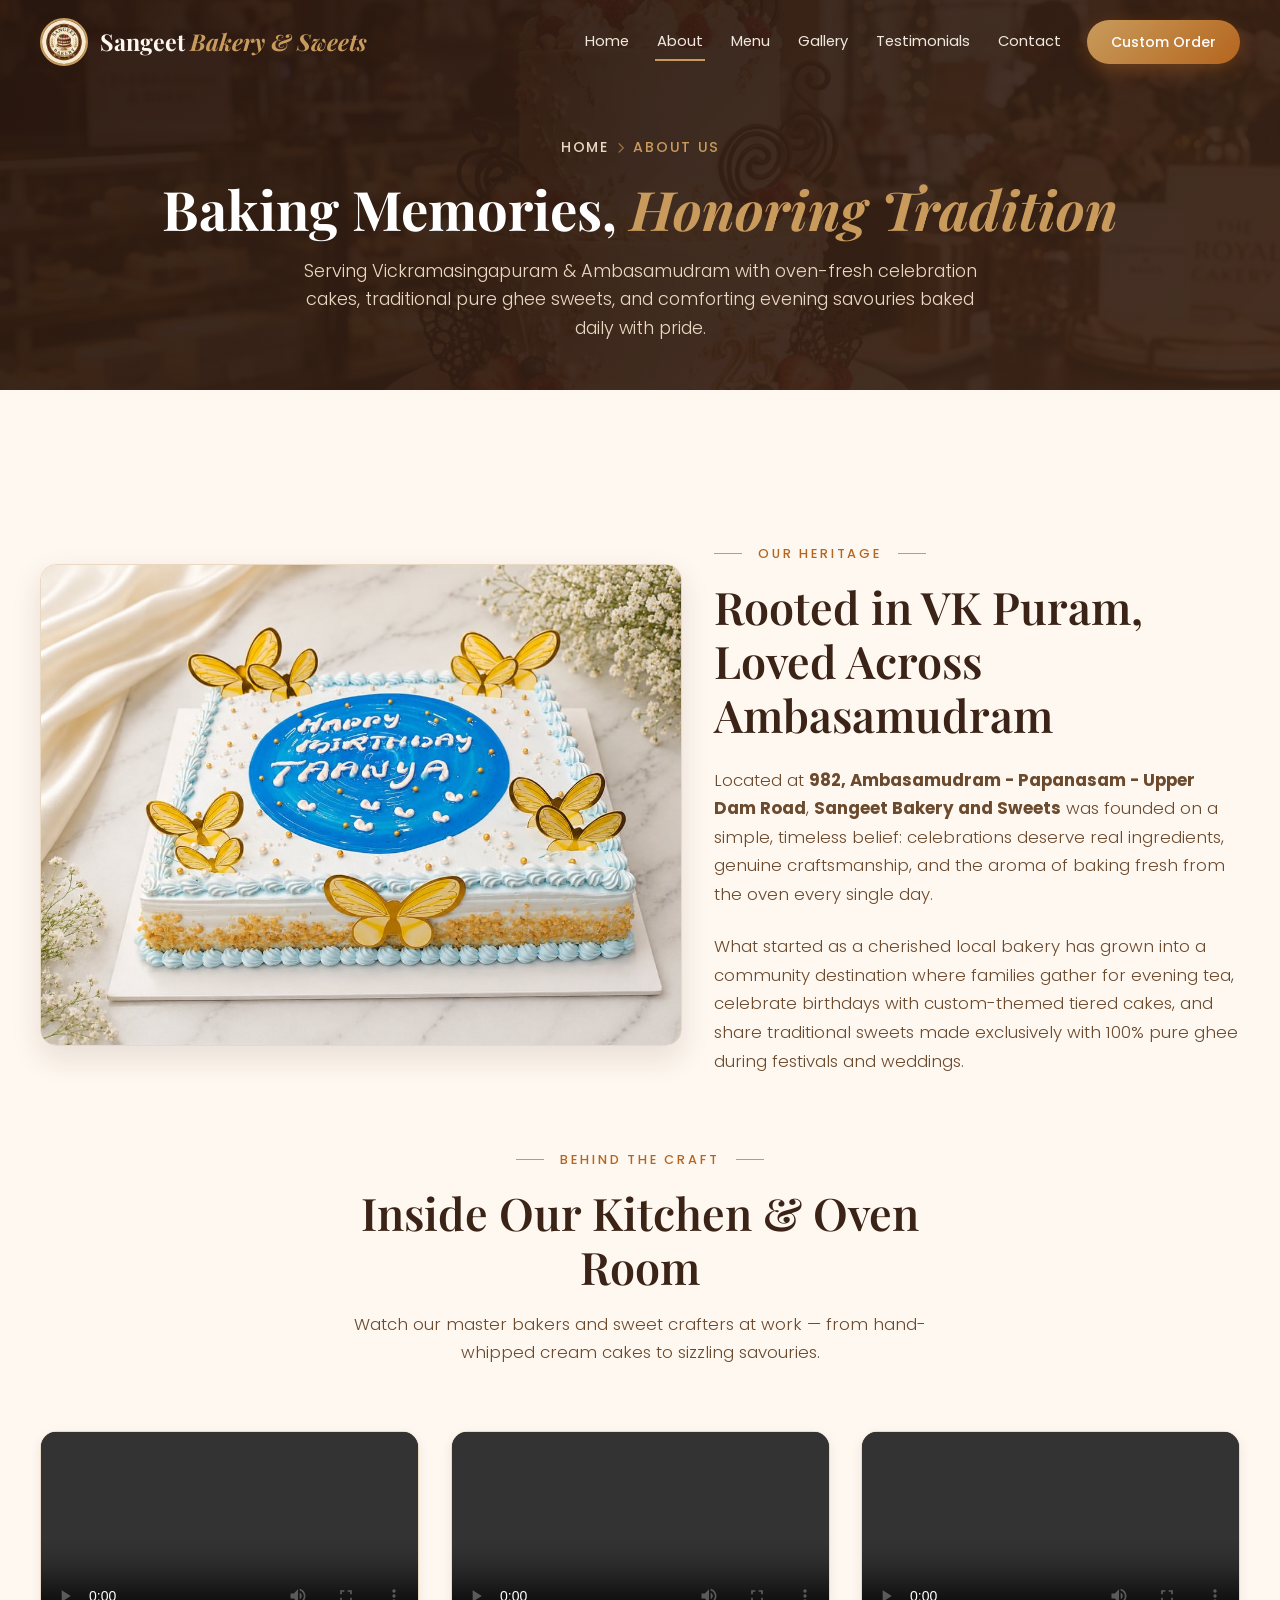
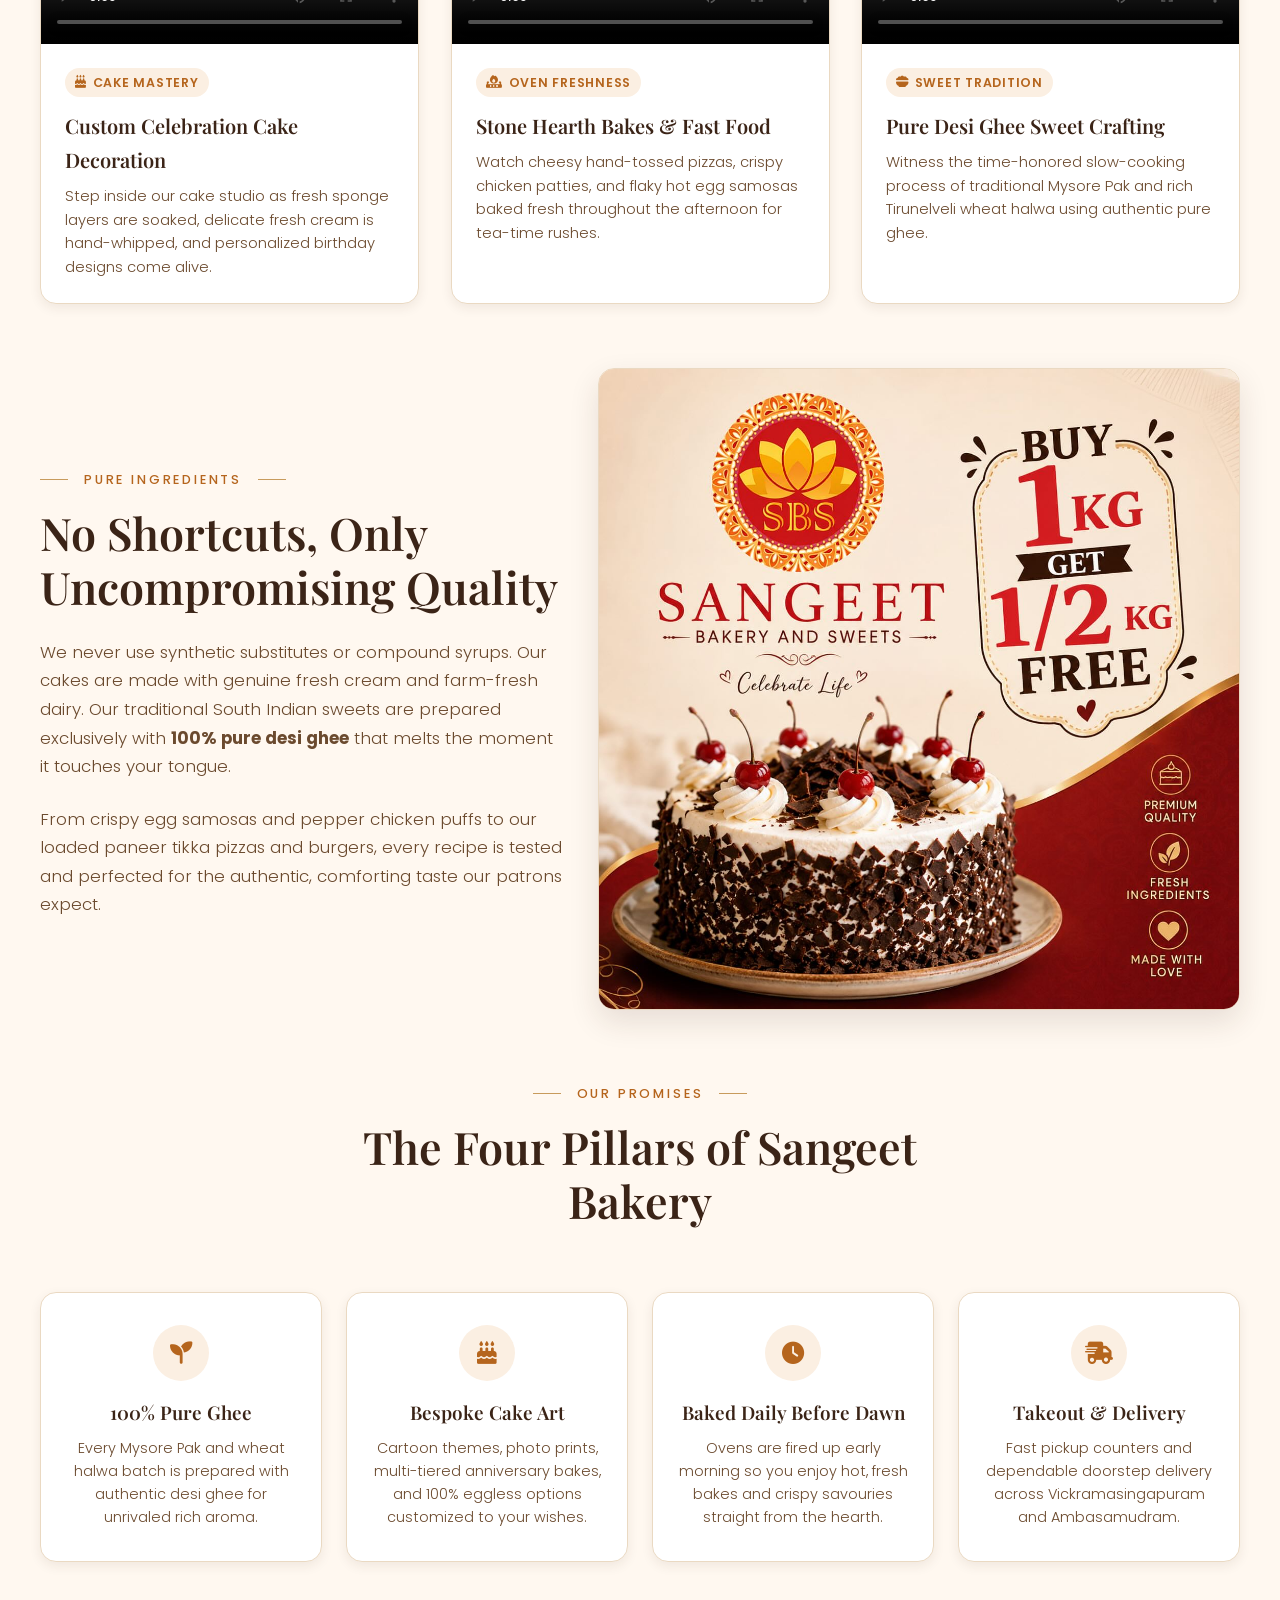
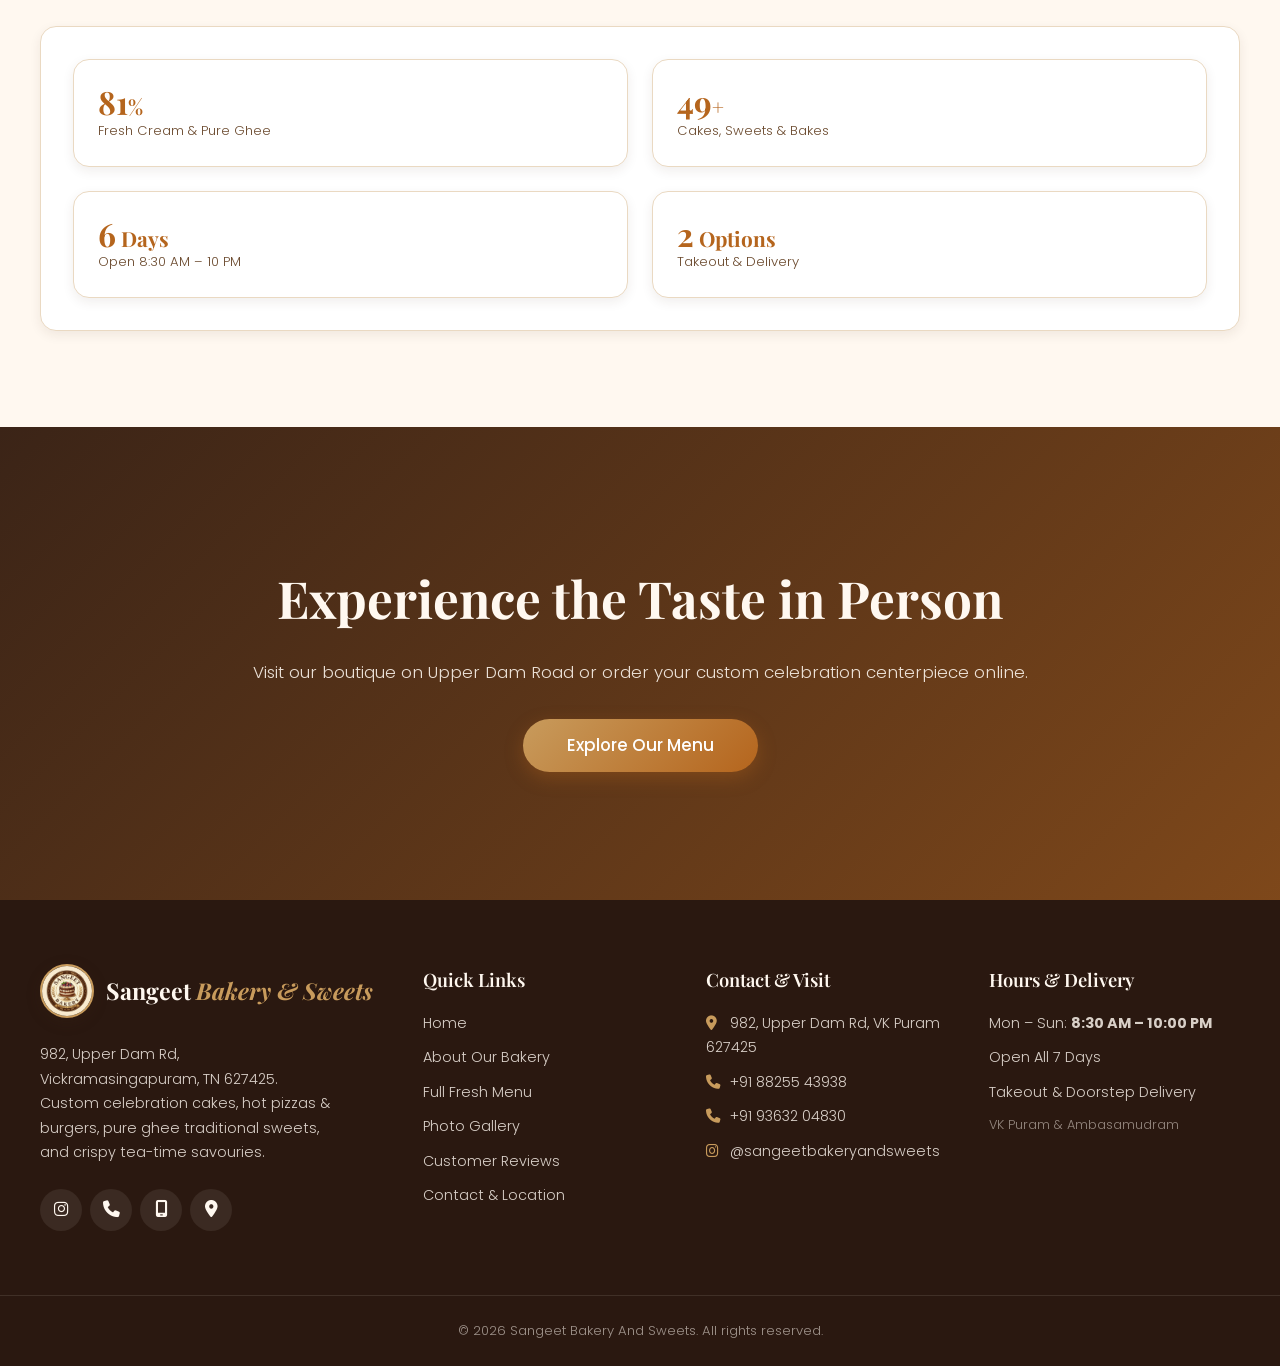
==== commit 171a1675: "commit" ====
--- a/about.html
+++ b/about.html
@@ -114,9 +114,8 @@
                         <!-- Video Card 1 -->
                         <article class="video-card reveal reveal--fade-up" style="--reveal-delay:.1s">
                             <div class="video-card__player-wrapper">
-                                <video class="video-card__player" controls playsinline preload="metadata"
-                                    poster="assets/cakes/custom-birthday-cake.jpg">
-                                    <source src="assets/about/about-video-1.mp4" type="video/mp4">
+                                <video class="video-card__player" controls playsinline preload="metadata">
+                                    <source src="assets/about/about-video-1.mp4#t=0.001" type="video/mp4">
                                     Your browser does not support HTML5 video.
                                 </video>
                             </div>
@@ -130,9 +129,8 @@
                         <!-- Video Card 2 -->
                         <article class="video-card reveal reveal--fade-up" style="--reveal-delay:.2s">
                             <div class="video-card__player-wrapper">
-                                <video class="video-card__player" controls playsinline preload="metadata"
-                                    poster="assets/fastfood/paneer-tikka-pizza.jpg">
-                                    <source src="assets/about/about-video-2.mp4" type="video/mp4">
+                                <video class="video-card__player" controls playsinline preload="metadata">
+                                    <source src="assets/about/about-video-2.mp4#t=0.001" type="video/mp4">
                                     Your browser does not support HTML5 video.
                                 </video>
                             </div>
@@ -146,9 +144,8 @@
                         <!-- Video Card 3 -->
                         <article class="video-card reveal reveal--fade-up" style="--reveal-delay:.3s">
                             <div class="video-card__player-wrapper">
-                                <video class="video-card__player" controls playsinline preload="metadata"
-                                    poster="assets/sweets/pure-ghee-mysore-pak.jpg">
-                                    <source src="assets/about/about-video-3.mp4" type="video/mp4">
+                                <video class="video-card__player" controls playsinline preload="metadata">
+                                    <source src="assets/about/about-video-3.mp4#t=0.001" type="video/mp4">
                                     Your browser does not support HTML5 video.
                                 </video>
                             </div>
--- a/style.css
+++ b/style.css
@@ -374,12 +374,20 @@
     box-shadow: var(--shadow-md);
 }
 
+.navbar.is-menu-open {
+    background: var(--color-cream) !important;
+    backdrop-filter: none !important;
+    -webkit-backdrop-filter: none !important;
+    box-shadow: none !important;
+}
+
 .navbar.is-scrolled .navbar__container {
     min-height: 64px;
 }
 
 .navbar.is-scrolled .navbar__link,
-.navbar.is-scrolled .navbar__logo-text {
+.navbar.is-scrolled .navbar__logo-text,
+.navbar.is-menu-open .navbar__logo-text {
     color: var(--color-dark);
 }
 
@@ -2048,45 +2056,104 @@
         padding-block: var(--space-8);
     }
 
+    /* Prevent containing block trapping on mobile */
+    .navbar,
+    .navbar.is-scrolled {
+        backdrop-filter: none;
+        -webkit-backdrop-filter: none;
+    }
+
+    .navbar.is-scrolled {
+        background: var(--color-cream);
+    }
+
+    .navbar__logo {
+        position: relative;
+        z-index: 105;
+    }
+
     /* Mobile nav: hamburger + sliding panel */
     .navbar__toggle {
         display: flex;
+        position: relative;
+        z-index: 105;
     }
 
     .navbar__nav {
         position: fixed;
-        inset: 0;
+        top: 0;
+        left: 0;
+        right: 0;
+        bottom: 0;
+        width: 100vw;
+        height: 100vh;
+        height: 100dvh;
         z-index: 101;
+        display: flex;
         flex-direction: column;
-        justify-content: center;
-        gap: var(--space-4);
-        background: rgba(255, 248, 240, .98);
-        backdrop-filter: blur(12px);
+        justify-content: flex-start;
+        align-items: center;
+        gap: 20px;
+        padding-top: calc(var(--navbar-h) + 24px);
+        padding-bottom: 40px;
+        padding-inline: 24px;
+        background: var(--color-cream);
+        overflow-y: auto;
+        -webkit-overflow-scrolling: touch;
         opacity: 0;
         visibility: hidden;
-        transform: translateY(-12px);
+        pointer-events: none;
+        transform: translateY(-10px);
         transition: opacity var(--transition), transform var(--transition), visibility var(--transition);
     }
 
     .navbar__nav.is-open {
         opacity: 1;
         visibility: visible;
+        pointer-events: auto;
         transform: translateY(0);
     }
 
     .navbar__list {
+        display: flex;
         flex-direction: column;
-        gap: var(--space-3);
+        align-items: center;
+        gap: 16px;
+        width: 100%;
+        text-align: center;
+        margin: 0;
+        padding: 0;
     }
 
     .navbar__link {
         color: var(--color-dark);
-        font-size: 1.4rem;
+        font-size: 1.35rem;
         font-family: var(--font-head);
+        font-weight: 600;
+        padding: 8px 16px;
+        display: inline-block;
+        transition: color var(--transition), transform var(--transition);
+    }
+
+    .navbar__link:hover,
+    .navbar__link.is-active {
+        color: var(--color-terracotta);
+    }
+
+    .navbar__link::after {
+        display: none;
     }
 
     .navbar__cta {
-        margin-top: var(--space-2);
+        margin-top: 10px;
+        width: min(100%, 260px);
+        min-height: 46px;
+        padding: 12px 28px;
+        font-size: 1rem;
+        font-weight: 600;
+        display: inline-flex;
+        align-items: center;
+        justify-content: center;
     }
 
     .about__grid,
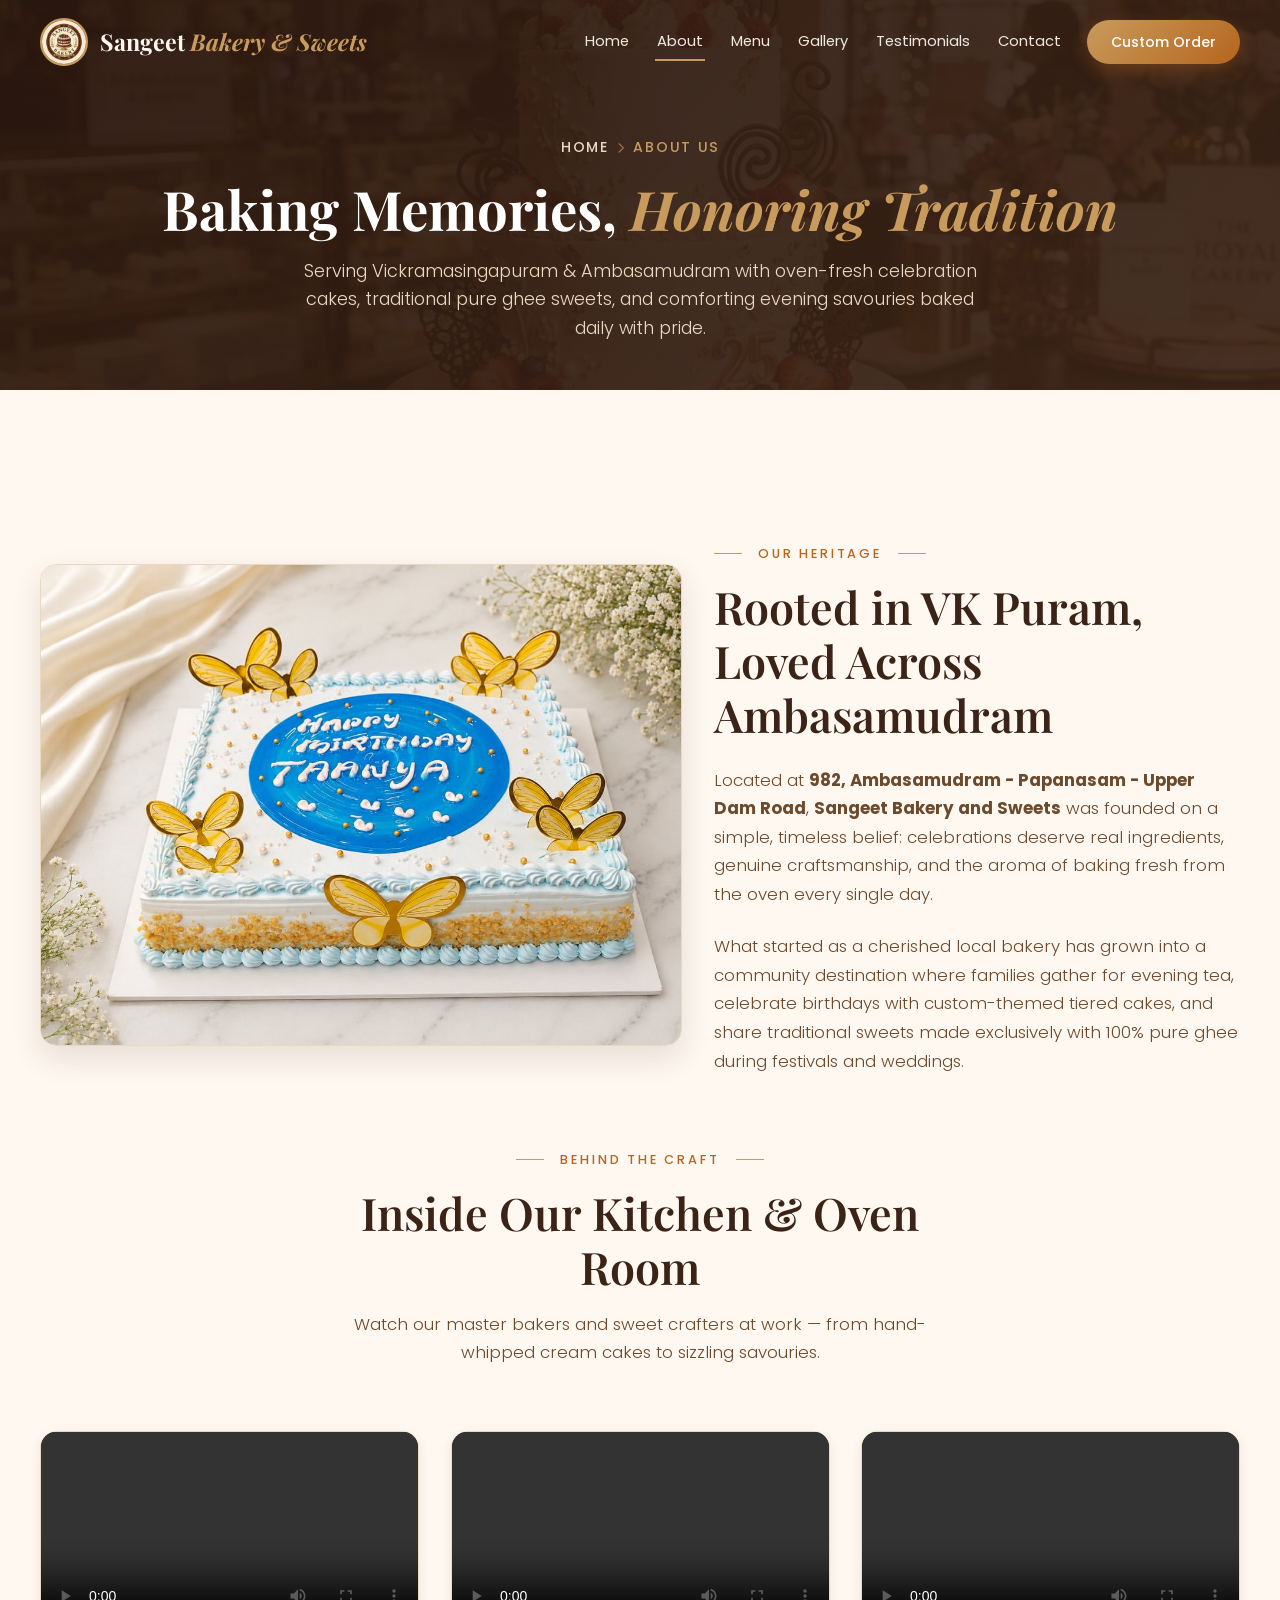
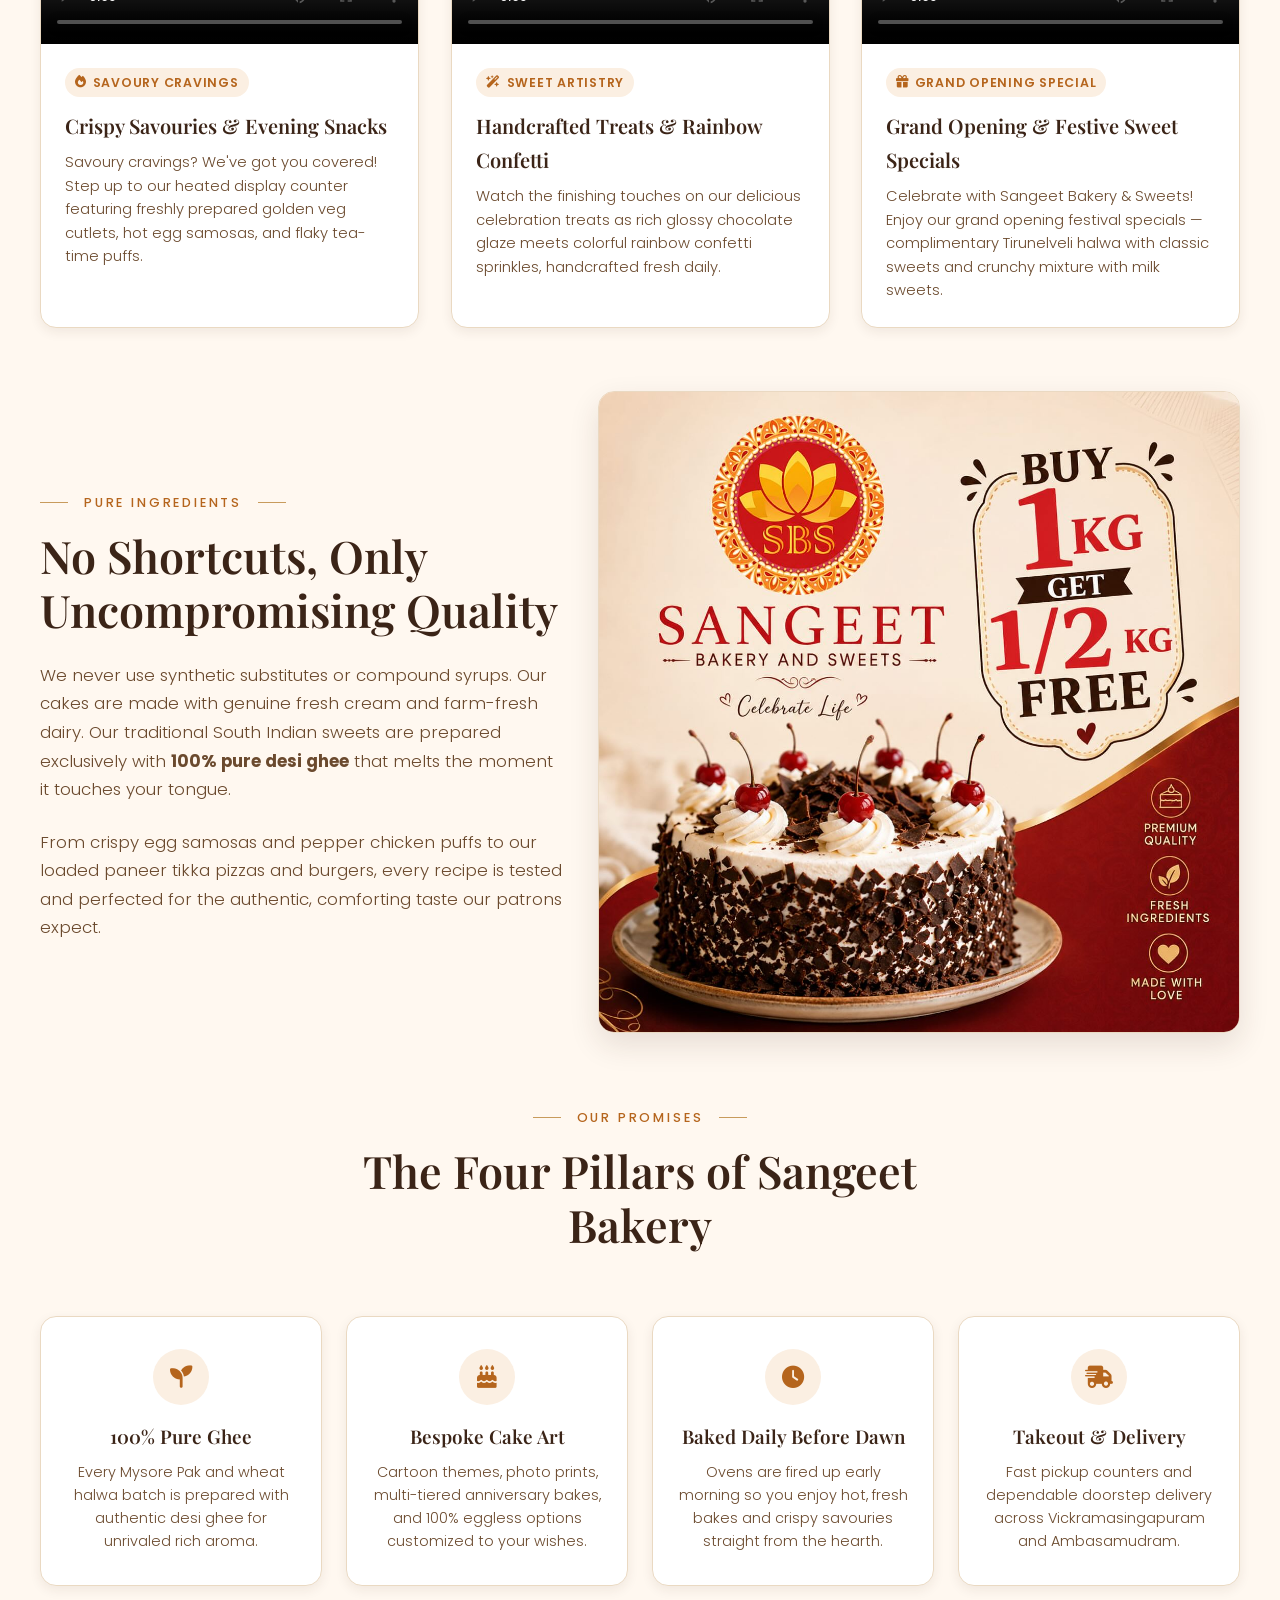
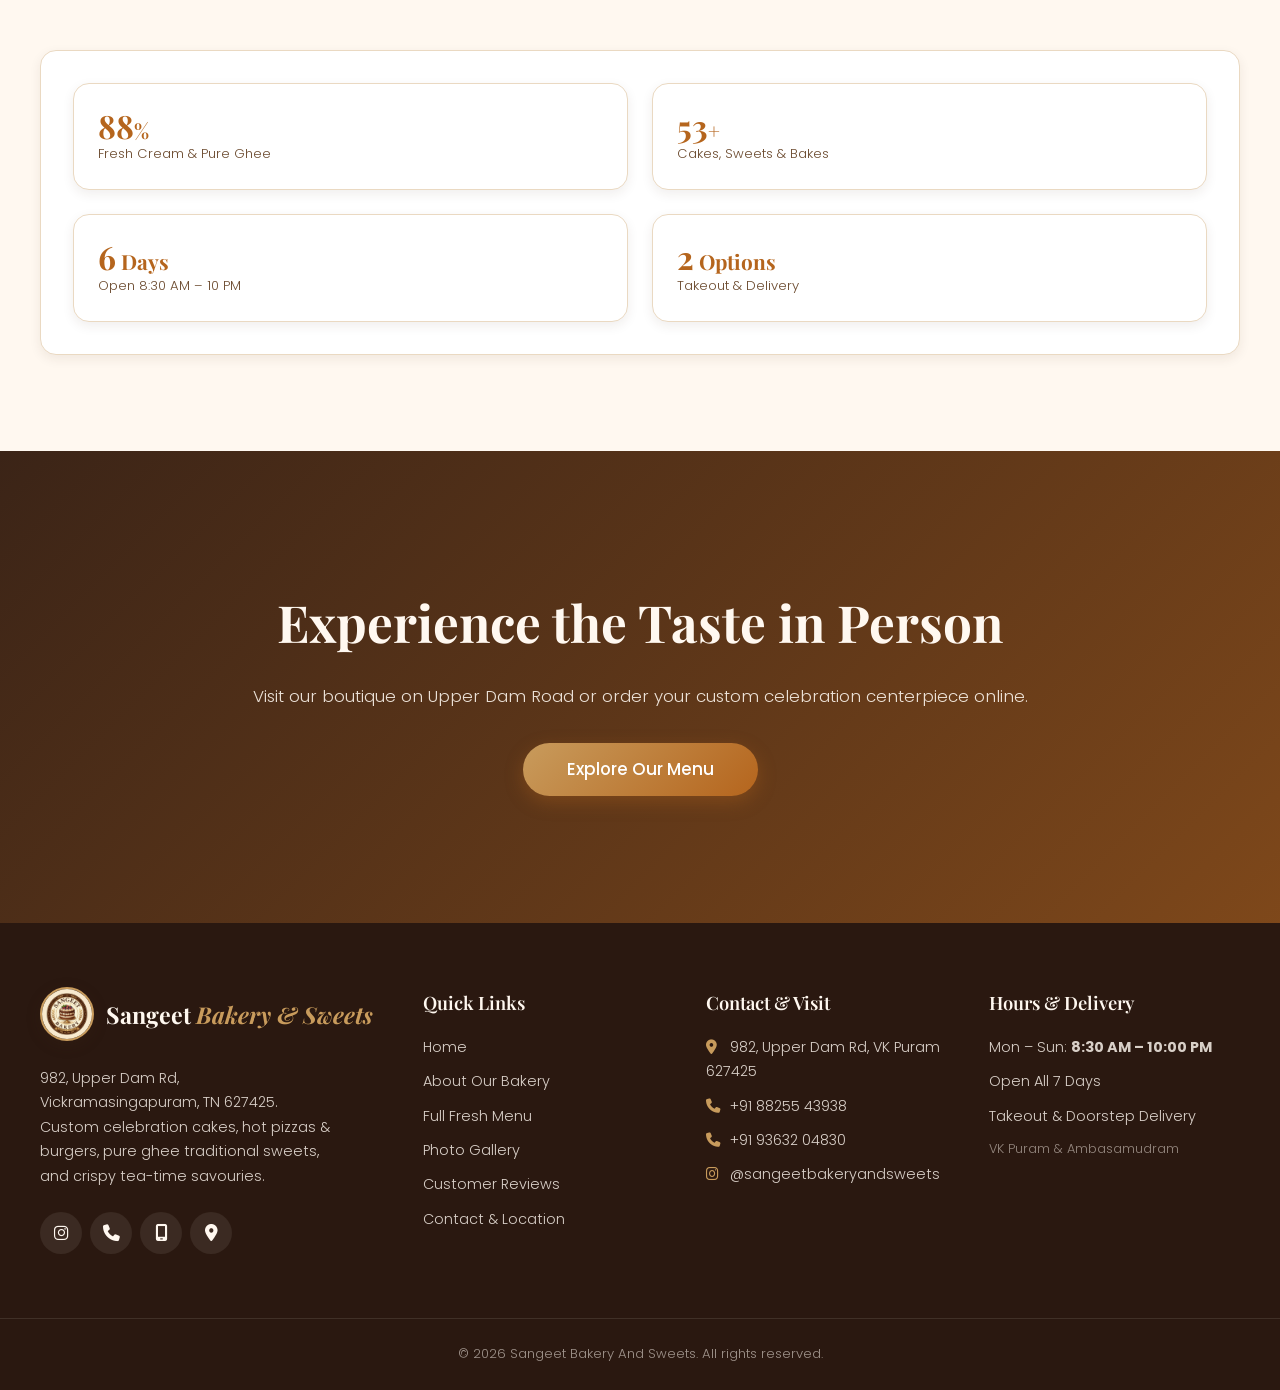
==== commit 4104f9fd: "commit" ====
--- a/about.html
+++ b/about.html
@@ -111,7 +111,7 @@
                     </header>
 
                     <div class="video-grid">
-                        <!-- Video Card 1 -->
+                        <!-- Video Card 1: Savoury Cravings & Hot Snacks -->
                         <article class="video-card reveal reveal--fade-up" style="--reveal-delay:.1s">
                             <div class="video-card__player-wrapper">
                                 <video class="video-card__player" controls playsinline preload="metadata">
@@ -120,13 +120,13 @@
                                 </video>
                             </div>
                             <div class="video-card__body">
-                                <span class="video-card__badge"><i class="fa-solid fa-cake-candles"></i> Cake Mastery</span>
-                                <h3 class="video-card__title">Custom Celebration Cake Decoration</h3>
-                                <p class="video-card__desc">Step inside our cake studio as fresh sponge layers are soaked, delicate fresh cream is hand-whipped, and personalized birthday designs come alive.</p>
-                            </div>
-                        </article>
-
-                        <!-- Video Card 2 -->
+                                <span class="video-card__badge"><i class="fa-solid fa-fire"></i> Savoury Cravings</span>
+                                <h3 class="video-card__title">Crispy Savouries &amp; Evening Snacks</h3>
+                                <p class="video-card__desc">Savoury cravings? We've got you covered! Step up to our heated display counter featuring freshly prepared golden veg cutlets, hot egg samosas, and flaky tea-time puffs.</p>
+                            </div>
+                        </article>
+
+                        <!-- Video Card 2: Handcrafted Treats & Rainbow Confetti -->
                         <article class="video-card reveal reveal--fade-up" style="--reveal-delay:.2s">
                             <div class="video-card__player-wrapper">
                                 <video class="video-card__player" controls playsinline preload="metadata">
@@ -135,13 +135,13 @@
                                 </video>
                             </div>
                             <div class="video-card__body">
-                                <span class="video-card__badge"><i class="fa-solid fa-fire-burner"></i> Oven Freshness</span>
-                                <h3 class="video-card__title">Stone Hearth Bakes &amp; Fast Food</h3>
-                                <p class="video-card__desc">Watch cheesy hand-tossed pizzas, crispy chicken patties, and flaky hot egg samosas baked fresh throughout the afternoon for tea-time rushes.</p>
-                            </div>
-                        </article>
-
-                        <!-- Video Card 3 -->
+                                <span class="video-card__badge"><i class="fa-solid fa-wand-magic-sparkles"></i> Sweet Artistry</span>
+                                <h3 class="video-card__title">Handcrafted Treats &amp; Rainbow Confetti</h3>
+                                <p class="video-card__desc">Watch the finishing touches on our delicious celebration treats as rich glossy chocolate glaze meets colorful rainbow confetti sprinkles, handcrafted fresh daily.</p>
+                            </div>
+                        </article>
+
+                        <!-- Video Card 3: Grand Opening & Festive Sweet Specials -->
                         <article class="video-card reveal reveal--fade-up" style="--reveal-delay:.3s">
                             <div class="video-card__player-wrapper">
                                 <video class="video-card__player" controls playsinline preload="metadata">
@@ -150,9 +150,9 @@
                                 </video>
                             </div>
                             <div class="video-card__body">
-                                <span class="video-card__badge"><i class="fa-solid fa-bowl-food"></i> Sweet Tradition</span>
-                                <h3 class="video-card__title">Pure Desi Ghee Sweet Crafting</h3>
-                                <p class="video-card__desc">Witness the time-honored slow-cooking process of traditional Mysore Pak and rich Tirunelveli wheat halwa using authentic pure ghee.</p>
+                                <span class="video-card__badge"><i class="fa-solid fa-gift"></i> Grand Opening Special</span>
+                                <h3 class="video-card__title">Grand Opening &amp; Festive Sweet Specials</h3>
+                                <p class="video-card__desc">Celebrate with Sangeet Bakery &amp; Sweets! Enjoy our grand opening festival specials — complimentary Tirunelveli halwa with classic sweets and crunchy mixture with milk sweets.</p>
                             </div>
                         </article>
                     </div>
